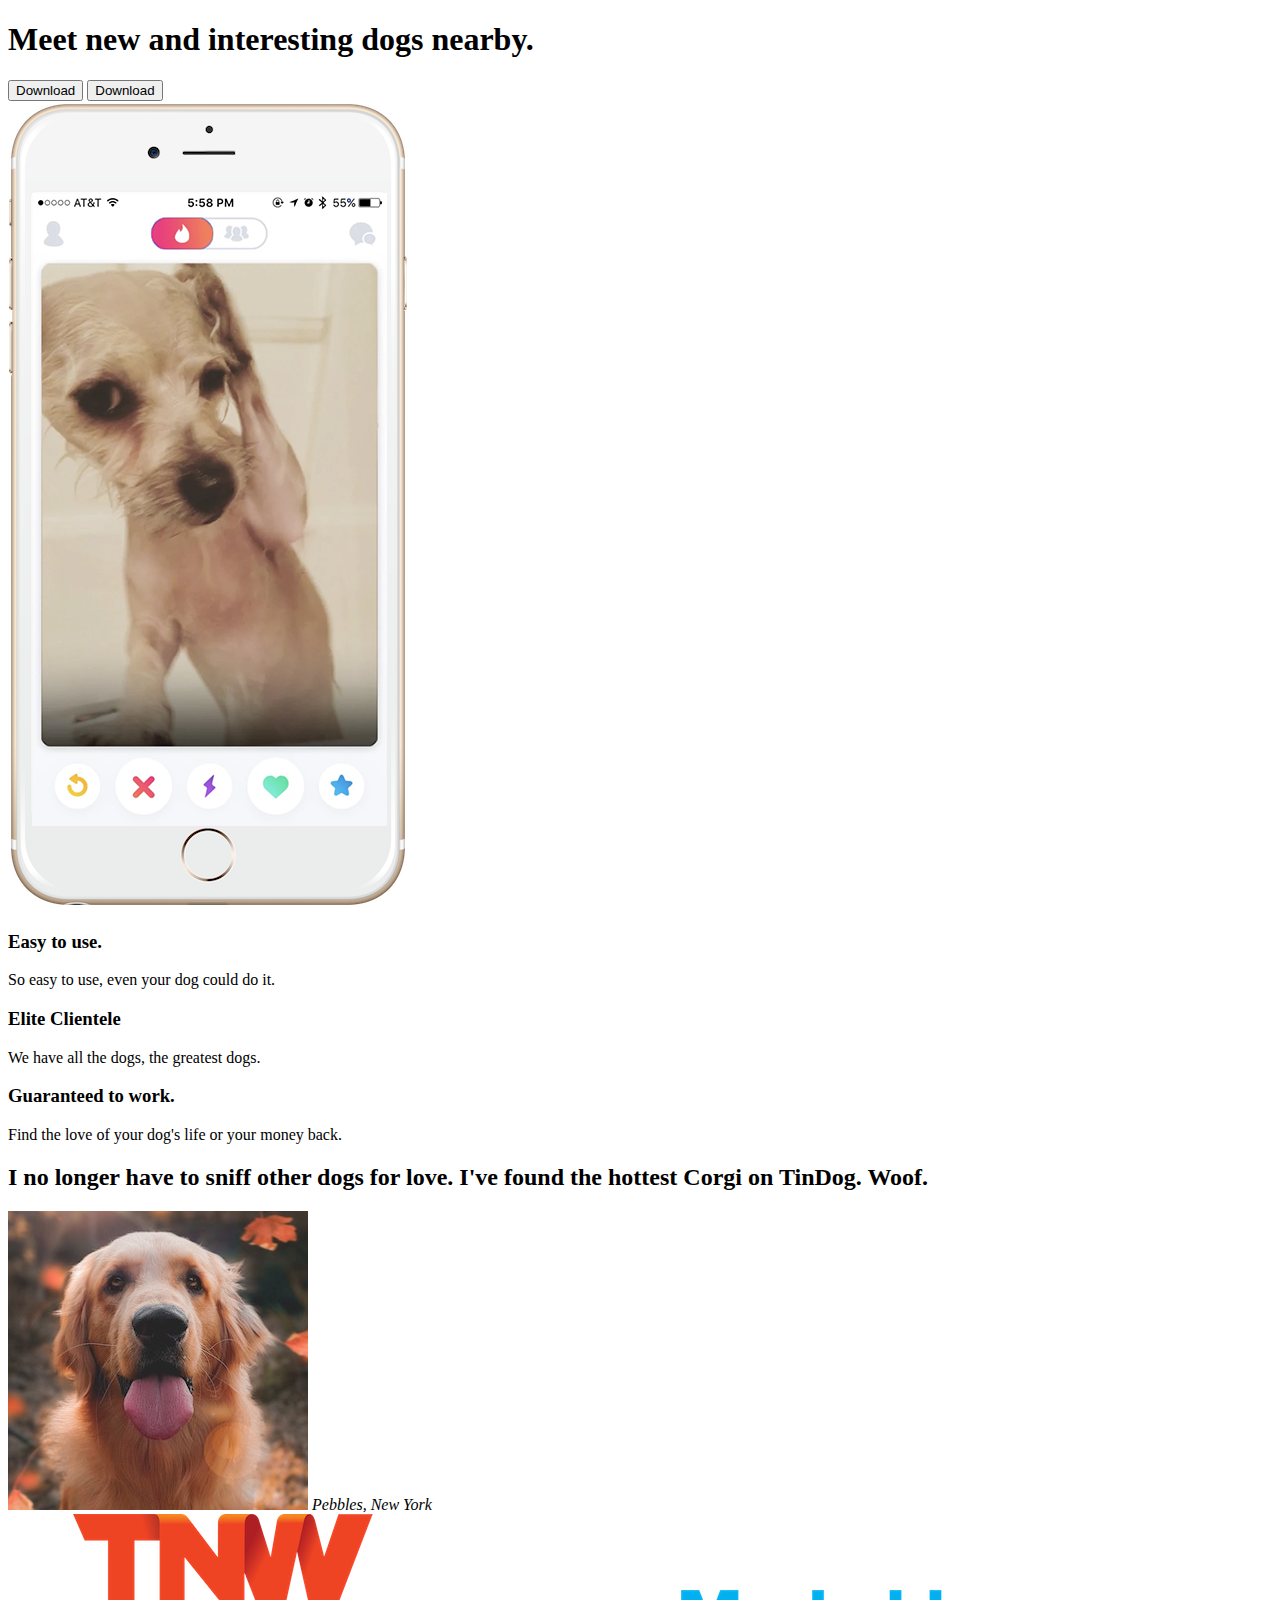
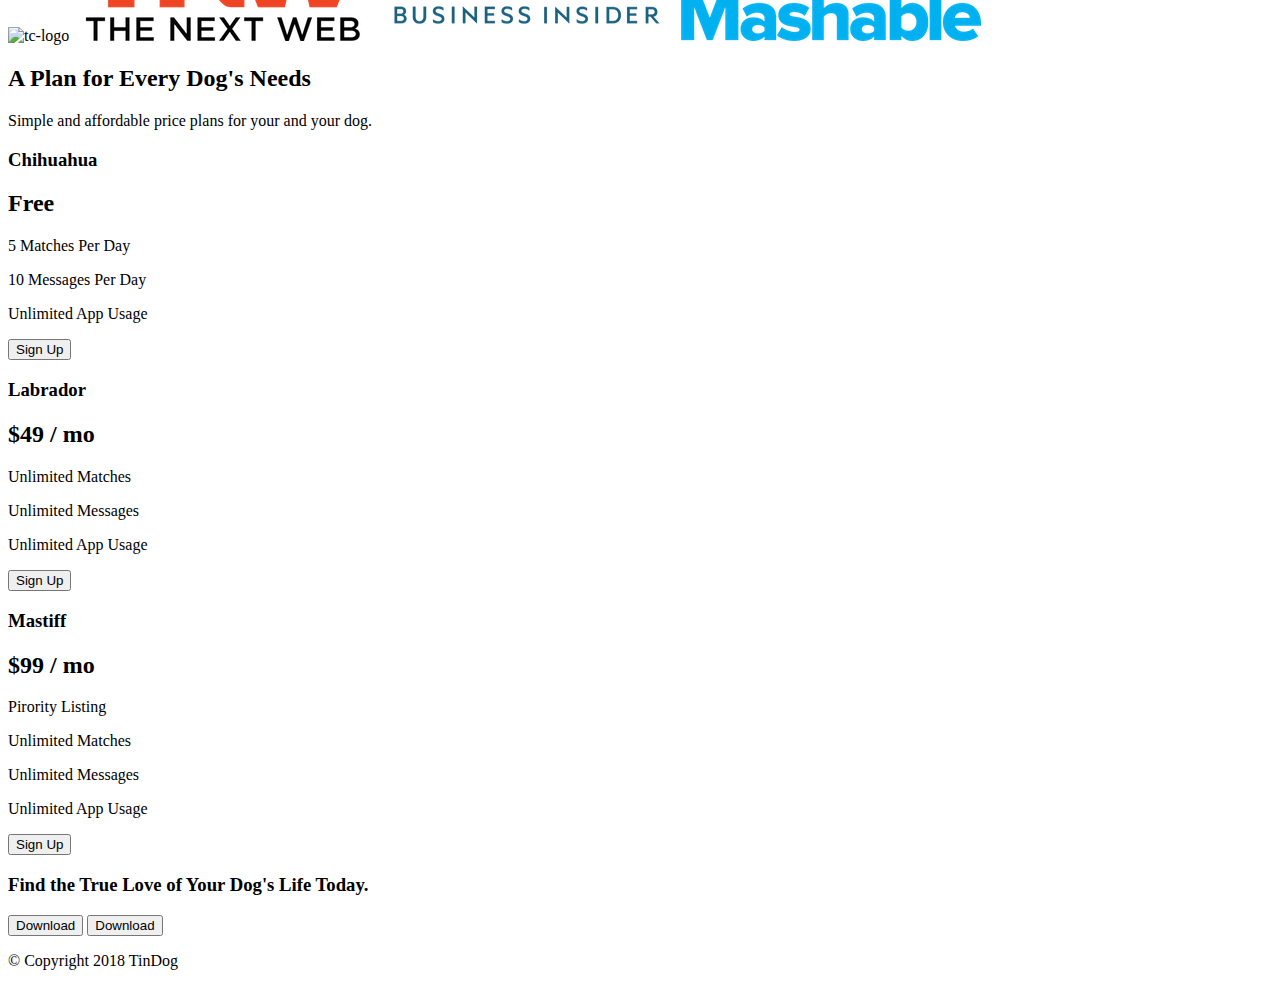
==== Bootstrap Demo/TinDog-Start-master/index.html @ 5d0a43fe "Starting bootstrap - tindog project" ====
<!DOCTYPE html>
<html>

<head>
  <meta charset="utf-8">
  <title>TinDog</title>
  <link rel="stylesheet" href="css/styles.css">
</head>

<body>

  <section id="title">

    <!-- Nav Bar -->




    <!-- Title -->

    <div>
      <h1>Meet new and interesting dogs nearby.</h1>
      <button type="button">Download</button>
      <button type="button">Download</button>
    </div>
    <div>
      <img src="images/iphone6.png" alt="iphone-mockup">
    </div>

  </section>


  <!-- Features -->

  <section id="features">

    <h3>Easy to use.</h3>
    <p>So easy to use, even your dog could do it.</p>

    <h3>Elite Clientele</h3>
    <p>We have all the dogs, the greatest dogs.</p>

    <h3>Guaranteed to work.</h3>
    <p>Find the love of your dog's life or your money back.</p>

  </section>


  <!-- Testimonials -->

  <section id="testimonials">

    <h2>I no longer have to sniff other dogs for love. I've found the hottest Corgi on TinDog. Woof.</h2>
    <img src="images/dog-img.jpg" alt="dog-profile">
    <em>Pebbles, New York</em>

    <!-- <h2 class="testimonial-text">My dog used to be so lonely, but with TinDog's help, they've found the love of their life. I think.</h2>
    <img class="testimonial-image" src="images/lady-img.jpg" alt="lady-profile">
    <em>Beverly, Illinois</em> -->

  </section>


  <!-- Press -->

  <section id="press">
    <img src="images/techcrunch.png" alt="tc-logo">
    <img src="images/tnw.png" alt="tnw-logo">
    <img src="images/bizinsider.png" alt="biz-insider-logo">
    <img src="images/mashable.png" alt="mashable-logo">

  </section>


  <!-- Pricing -->

  <section id="pricing">

    <h2>A Plan for Every Dog's Needs</h2>
    <p>Simple and affordable price plans for your and your dog.</p>


    <h3>Chihuahua</h3>
    <h2>Free</h2>
    <p>5 Matches Per Day</p>
    <p>10 Messages Per Day</p>
    <p>Unlimited App Usage</p>
    <button type="button">Sign Up</button>


    <h3>Labrador</h3>
    <h2>$49 / mo</h2>
    <p>Unlimited Matches</p>
    <p>Unlimited Messages</p>
    <p>Unlimited App Usage</p>
    <button type="button">Sign Up</button>


    <h3>Mastiff</h3>
    <h2>$99 / mo</h2>
    <p>Pirority Listing</p>
    <p>Unlimited Matches</p>
    <p>Unlimited Messages</p>
    <p>Unlimited App Usage</p>
    <button type="button">Sign Up</button>

  </section>


  <!-- Call to Action -->

  <section id="cta">

    <h3>Find the True Love of Your Dog's Life Today.</h3>
    <button type="button">Download</button>
    <button type="button">Download</button>

  </section>


  <!-- Footer -->

  <footer id="footer">

    <p>© Copyright 2018 TinDog</p>

  </footer>


</body>

</html>
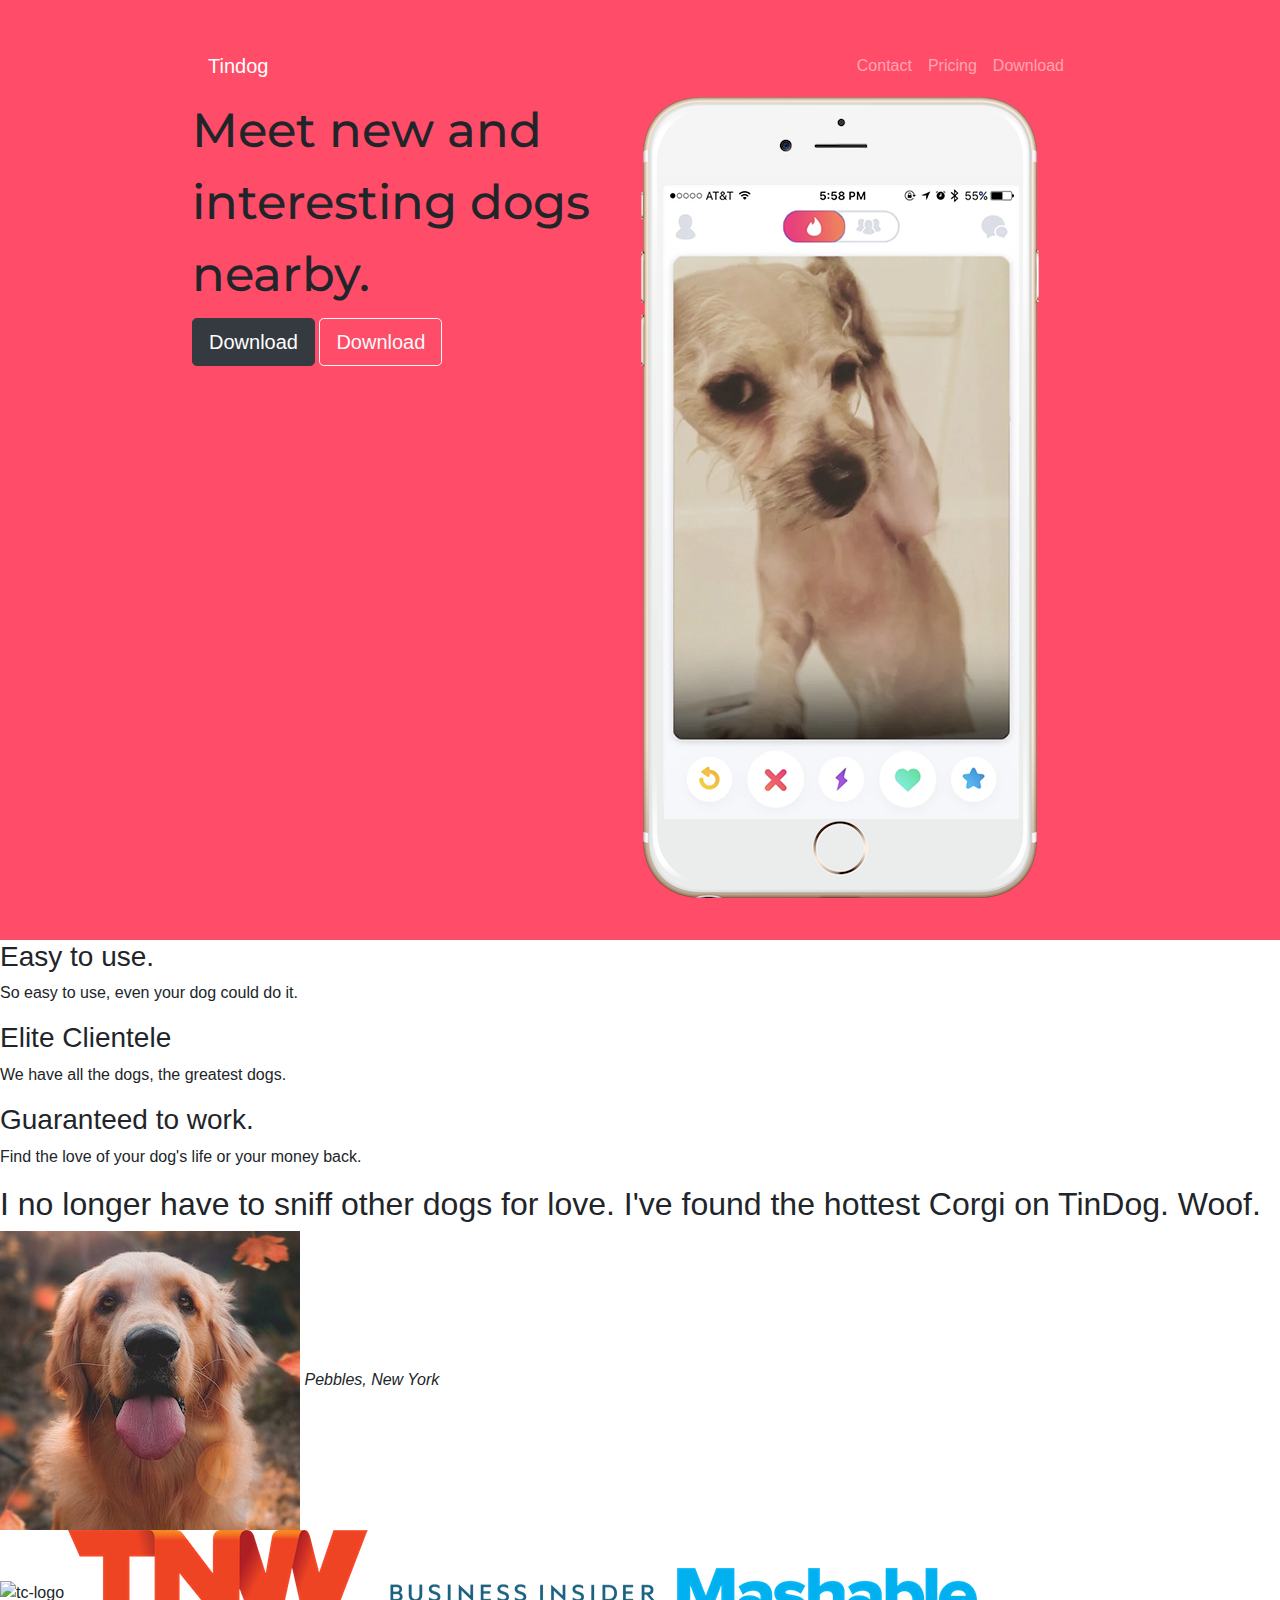
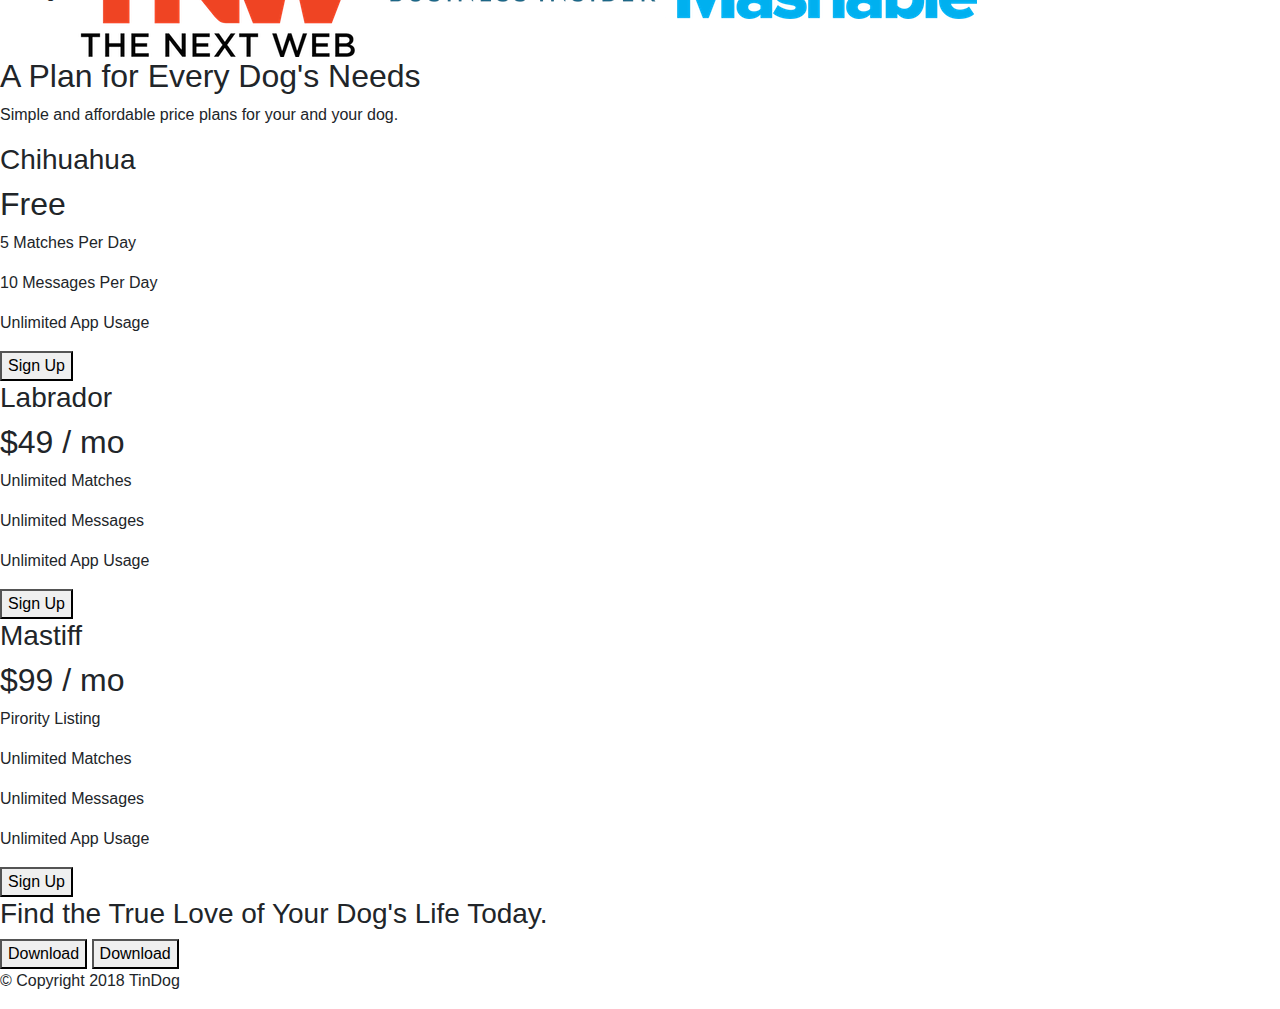
==== commit 3f8a065b: "Tindog website- Bootstrap Grid Layout and container." ====
--- a/Bootstrap Demo/TinDog-Start-master/index.html
+++ b/Bootstrap Demo/TinDog-Start-master/index.html
@@ -1,132 +1,159 @@
 <!DOCTYPE html>
 <html>
 
-<head>
-  <meta charset="utf-8">
-  <title>TinDog</title>
-  <link rel="stylesheet" href="css/styles.css">
-</head>
+  <head>
+    <meta charset="utf-8" />
+    <title>TinDog</title>
 
-<body>
+    <!-- BOOTSTAP CDN -->
+    <link rel="stylesheet" href="https://maxcdn.bootstrapcdn.com/bootstrap/4.0.0/css/bootstrap.min.css"
+      integrity="sha384-Gn5384xqQ1aoWXA+058RXPxPg6fy4IWvTNh0E263XmFcJlSAwiGgFAW/dAiS6JXm" crossorigin="anonymous" />
 
-  <section id="title">
+    <!-- BOOTSTRAP JS AND JQUERY -->
+    <script src="https://code.jquery.com/jquery-3.2.1.slim.min.js"
+      integrity="sha384-KJ3o2DKtIkvYIK3UENzmM7KCkRr/rE9/Qpg6aAZGJwFDMVNA/GpGFF93hXpG5KkN"
+      crossorigin="anonymous"></script>
+    <script src="https://cdnjs.cloudflare.com/ajax/libs/popper.js/1.12.9/umd/popper.min.js"
+      integrity="sha384-ApNbgh9B+Y1QKtv3Rn7W3mgPxhU9K/ScQsAP7hUibX39j7fakFPskvXusvfa0b4Q"
+      crossorigin="anonymous"></script>
+    <script src="https://maxcdn.bootstrapcdn.com/bootstrap/4.0.0/js/bootstrap.min.js"
+      integrity="sha384-JZR6Spejh4U02d8jOt6vLEHfe/JQGiRRSQQxSfFWpi1MquVdAyjUar5+76PVCmYl"
+      crossorigin="anonymous"></script>
 
-    <!-- Nav Bar -->
+    <!-- CSS -->
+    <link rel="stylesheet" href="css/styles.css" />
 
+    <!-- FONTAWESOME -->
+    <script defer src="https://pro.fontawesome.com/releases/v5.10.0/js/all.js"
+      integrity="sha384-G/ZR3ntz68JZrH4pfPJyRbjW+c0+ojii5f+GYiYwldYU69A+Ejat6yIfLSxljXxD"
+      crossorigin="anonymous"></script>
 
+    <!-- GOOGLE FONTS -->
+    <link href="https://fonts.googleapis.com/css2?family=Montserrat:wght@900&display=swap" rel="stylesheet" />
+  </head>
 
+  <body>
+    <section id="title">
+      <!-- Nav Bar -->
+      <div class="container-fluid">
+        <nav class="navbar navbar-expand-lg navbar-dark">
+          <a class="navbar-brand" href="">Tindog</a>
 
-    <!-- Title -->
+          <button class="navbar-toggler" type="button" data-toggle="collapse" data-target="#navbarTogglerDemo01"
+            aria-controls="navbarTogglerDemo01" aria-expanded="false" aria-label="Toggle navigation">
+            <span class="navbar-toggler-icon"></span>
+          </button>
+          <div class="collapse navbar-collapse" id="navbarTogglerDemo01">
+            <ul class="navbar-nav ml-auto">
+              <li class="nav-item">
+                <a class="nav-link" href="">Contact</a>
+              </li>
+              <li class="nav-item">
+                <a class="nav-link" href="">Pricing</a>
+              </li>
+              <li class="nav-item">
+                <a class="nav-link" href="">Download</a>
+              </li>
+            </ul>
+          </div>
+        </nav>
+        <!-- Title -->
 
-    <div>
-      <h1>Meet new and interesting dogs nearby.</h1>
+        <div class="row">
+          <div class="col-lg-6">
+            <h1>Meet new and interesting dogs nearby.</h1>
+            <button type="button" class="btn btn-dark btn-lg">Download</button>
+            <button type="button" class="btn btn-outline-light btn-lg">
+              Download
+            </button>
+          </div>
+
+          <div class="col-lag-6">
+            <img src="images/iphone6.png" alt="iphone-mockup" />
+          </div>
+        </div>
+      </div>
+    </section>
+
+    <!-- Features -->
+
+    <section id="features">
+      <h3>Easy to use.</h3>
+      <p>So easy to use, even your dog could do it.</p>
+
+      <h3>Elite Clientele</h3>
+      <p>We have all the dogs, the greatest dogs.</p>
+
+      <h3>Guaranteed to work.</h3>
+      <p>Find the love of your dog's life or your money back.</p>
+    </section>
+
+    <!-- Testimonials -->
+
+    <section id="testimonials">
+      <h2>
+        I no longer have to sniff other dogs for love. I've found the hottest
+        Corgi on TinDog. Woof.
+      </h2>
+      <img src="images/dog-img.jpg" alt="dog-profile" />
+      <em>Pebbles, New York</em>
+
+      <!-- <h2 class="testimonial-text">My dog used to be so lonely, but with TinDog's help, they've found the love of their life. I think.</h2>
+    <img class="testimonial-image" src="images/lady-img.jpg" alt="lady-profile">
+    <em>Beverly, Illinois</em> -->
+    </section>
+
+    <!-- Press -->
+
+    <section id="press">
+      <img src="images/techcrunch.png" alt="tc-logo" />
+      <img src="images/tnw.png" alt="tnw-logo" />
+      <img src="images/bizinsider.png" alt="biz-insider-logo" />
+      <img src="images/mashable.png" alt="mashable-logo" />
+    </section>
+
+    <!-- Pricing -->
+
+    <section id="pricing">
+      <h2>A Plan for Every Dog's Needs</h2>
+      <p>Simple and affordable price plans for your and your dog.</p>
+
+      <h3>Chihuahua</h3>
+      <h2>Free</h2>
+      <p>5 Matches Per Day</p>
+      <p>10 Messages Per Day</p>
+      <p>Unlimited App Usage</p>
+      <button type="button">Sign Up</button>
+
+      <h3>Labrador</h3>
+      <h2>$49 / mo</h2>
+      <p>Unlimited Matches</p>
+      <p>Unlimited Messages</p>
+      <p>Unlimited App Usage</p>
+      <button type="button">Sign Up</button>
+
+      <h3>Mastiff</h3>
+      <h2>$99 / mo</h2>
+      <p>Pirority Listing</p>
+      <p>Unlimited Matches</p>
+      <p>Unlimited Messages</p>
+      <p>Unlimited App Usage</p>
+      <button type="button">Sign Up</button>
+    </section>
+
+    <!-- Call to Action -->
+
+    <section id="cta">
+      <h3>Find the True Love of Your Dog's Life Today.</h3>
       <button type="button">Download</button>
       <button type="button">Download</button>
-    </div>
-    <div>
-      <img src="images/iphone6.png" alt="iphone-mockup">
-    </div>
+    </section>
 
-  </section>
+    <!-- Footer -->
 
+    <footer id="footer">
+      <p>© Copyright 2018 TinDog</p>
+    </footer>
+  </body>
 
-  <!-- Features -->
-
-  <section id="features">
-
-    <h3>Easy to use.</h3>
-    <p>So easy to use, even your dog could do it.</p>
-
-    <h3>Elite Clientele</h3>
-    <p>We have all the dogs, the greatest dogs.</p>
-
-    <h3>Guaranteed to work.</h3>
-    <p>Find the love of your dog's life or your money back.</p>
-
-  </section>
-
-
-  <!-- Testimonials -->
-
-  <section id="testimonials">
-
-    <h2>I no longer have to sniff other dogs for love. I've found the hottest Corgi on TinDog. Woof.</h2>
-    <img src="images/dog-img.jpg" alt="dog-profile">
-    <em>Pebbles, New York</em>
-
-    <!-- <h2 class="testimonial-text">My dog used to be so lonely, but with TinDog's help, they've found the love of their life. I think.</h2>
-    <img class="testimonial-image" src="images/lady-img.jpg" alt="lady-profile">
-    <em>Beverly, Illinois</em> -->
-
-  </section>
-
-
-  <!-- Press -->
-
-  <section id="press">
-    <img src="images/techcrunch.png" alt="tc-logo">
-    <img src="images/tnw.png" alt="tnw-logo">
-    <img src="images/bizinsider.png" alt="biz-insider-logo">
-    <img src="images/mashable.png" alt="mashable-logo">
-
-  </section>
-
-
-  <!-- Pricing -->
-
-  <section id="pricing">
-
-    <h2>A Plan for Every Dog's Needs</h2>
-    <p>Simple and affordable price plans for your and your dog.</p>
-
-
-    <h3>Chihuahua</h3>
-    <h2>Free</h2>
-    <p>5 Matches Per Day</p>
-    <p>10 Messages Per Day</p>
-    <p>Unlimited App Usage</p>
-    <button type="button">Sign Up</button>
-
-
-    <h3>Labrador</h3>
-    <h2>$49 / mo</h2>
-    <p>Unlimited Matches</p>
-    <p>Unlimited Messages</p>
-    <p>Unlimited App Usage</p>
-    <button type="button">Sign Up</button>
-
-
-    <h3>Mastiff</h3>
-    <h2>$99 / mo</h2>
-    <p>Pirority Listing</p>
-    <p>Unlimited Matches</p>
-    <p>Unlimited Messages</p>
-    <p>Unlimited App Usage</p>
-    <button type="button">Sign Up</button>
-
-  </section>
-
-
-  <!-- Call to Action -->
-
-  <section id="cta">
-
-    <h3>Find the True Love of Your Dog's Life Today.</h3>
-    <button type="button">Download</button>
-    <button type="button">Download</button>
-
-  </section>
-
-
-  <!-- Footer -->
-
-  <footer id="footer">
-
-    <p>© Copyright 2018 TinDog</p>
-
-  </footer>
-
-
-</body>
-
-</html>
+</html>--- a/Bootstrap Demo/TinDog-Start-master/css/styles.css
+++ b/Bootstrap Demo/TinDog-Start-master/css/styles.css
@@ -0,0 +1,12 @@
+#title {
+    background-color: #ff4c68;
+}
+
+h1{
+    font-family: 'Montserrat', sans-serif;
+    font-size: 3rem;
+    line-height: 1.5;
+}
+.container-fluid{
+    padding: 3% 15%;
+}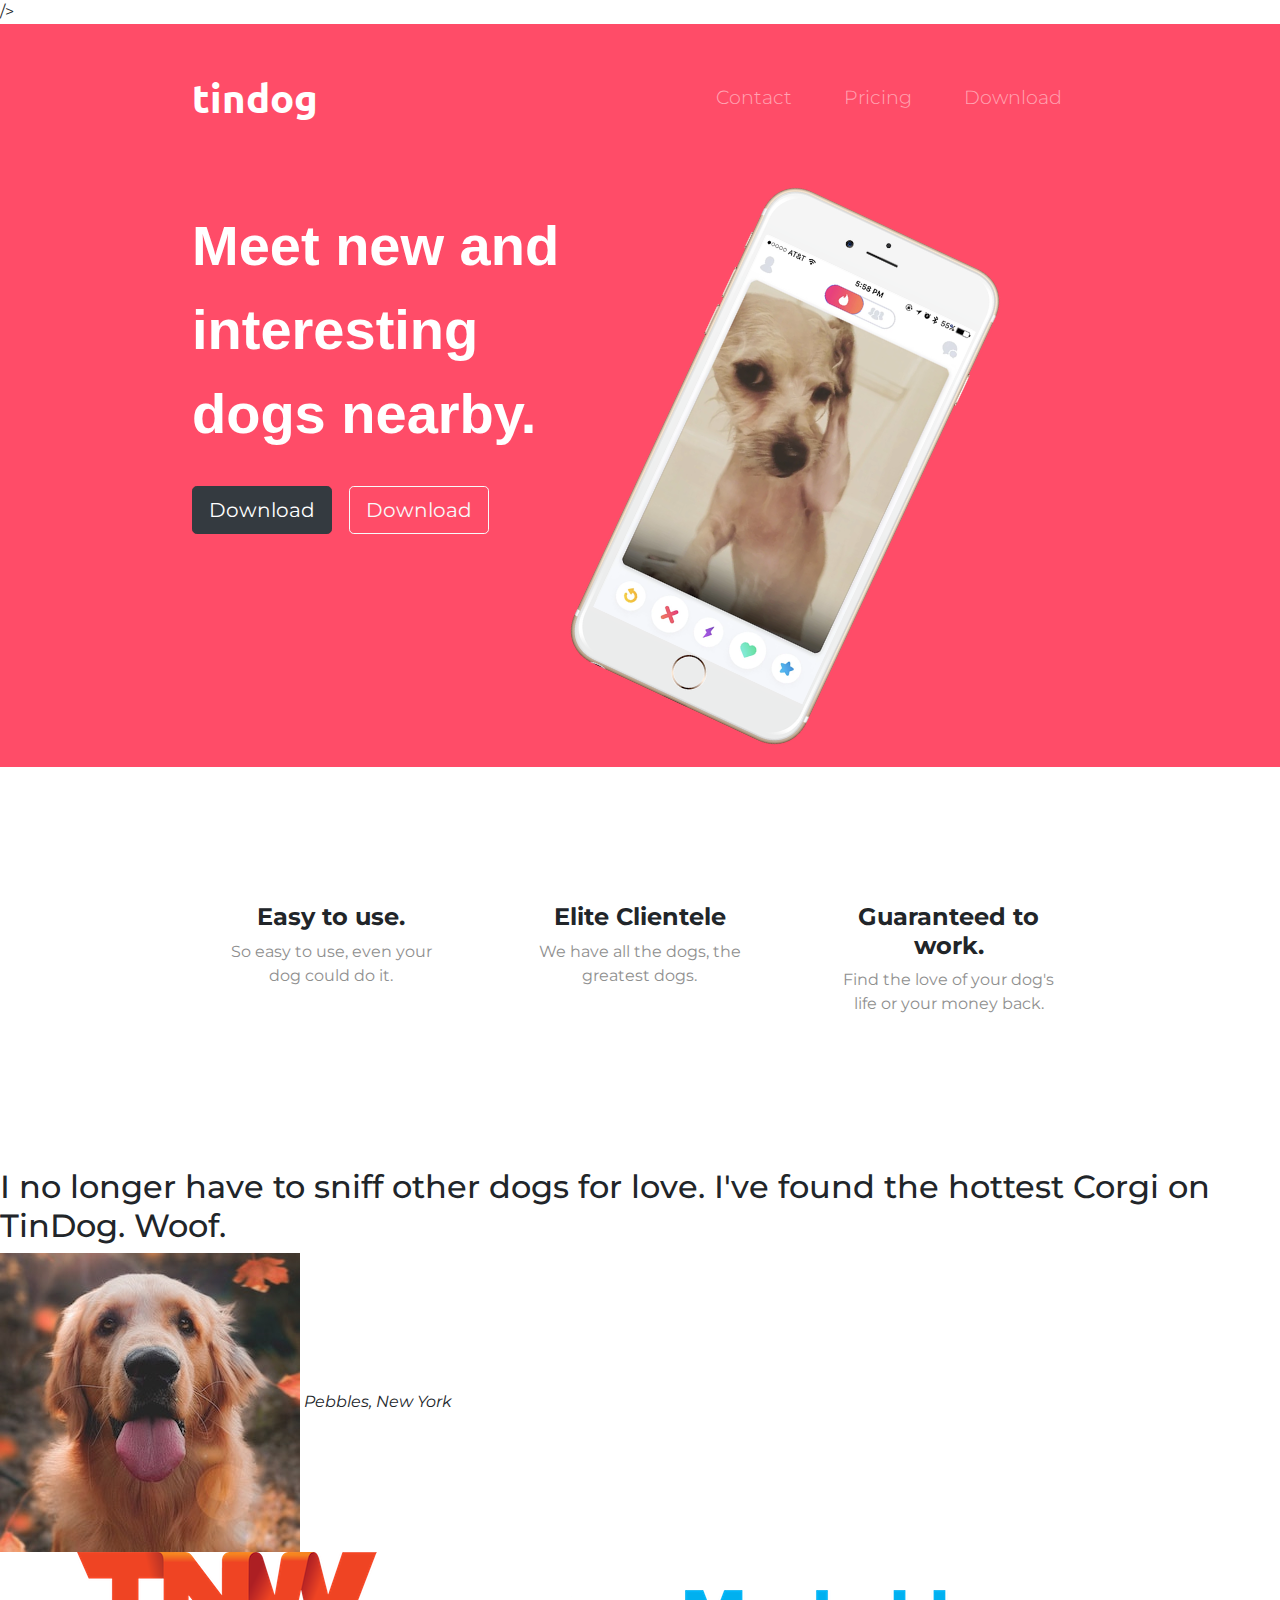
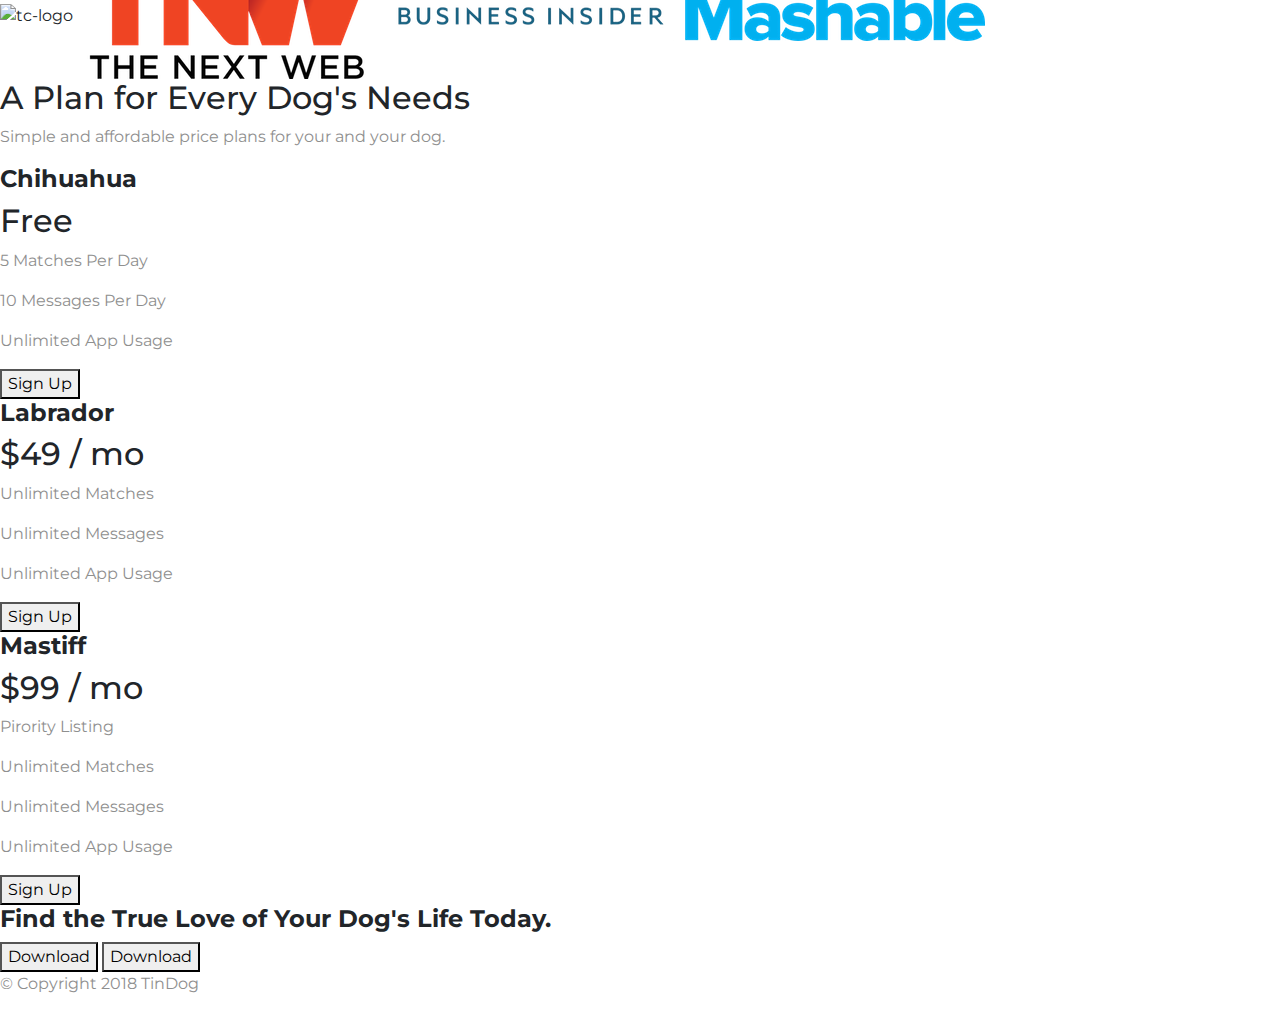
==== commit de980fb6: "Tindog project: second section done" ====
--- a/Bootstrap Demo/TinDog-Start-master/index.html
+++ b/Bootstrap Demo/TinDog-Start-master/index.html
@@ -1,35 +1,51 @@
 <!DOCTYPE html>
 <html>
-
   <head>
     <meta charset="utf-8" />
     <title>TinDog</title>
 
     <!-- BOOTSTAP CDN -->
-    <link rel="stylesheet" href="https://maxcdn.bootstrapcdn.com/bootstrap/4.0.0/css/bootstrap.min.css"
-      integrity="sha384-Gn5384xqQ1aoWXA+058RXPxPg6fy4IWvTNh0E263XmFcJlSAwiGgFAW/dAiS6JXm" crossorigin="anonymous" />
+    <link
+      rel="stylesheet"
+      href="https://maxcdn.bootstrapcdn.com/bootstrap/4.0.0/css/bootstrap.min.css"
+      integrity="sha384-Gn5384xqQ1aoWXA+058RXPxPg6fy4IWvTNh0E263XmFcJlSAwiGgFAW/dAiS6JXm"
+      crossorigin="anonymous"
+    />
 
     <!-- BOOTSTRAP JS AND JQUERY -->
-    <script src="https://code.jquery.com/jquery-3.2.1.slim.min.js"
+    <script
+      src="https://code.jquery.com/jquery-3.2.1.slim.min.js"
       integrity="sha384-KJ3o2DKtIkvYIK3UENzmM7KCkRr/rE9/Qpg6aAZGJwFDMVNA/GpGFF93hXpG5KkN"
-      crossorigin="anonymous"></script>
-    <script src="https://cdnjs.cloudflare.com/ajax/libs/popper.js/1.12.9/umd/popper.min.js"
+      crossorigin="anonymous"
+    ></script>
+    <script
+      src="https://cdnjs.cloudflare.com/ajax/libs/popper.js/1.12.9/umd/popper.min.js"
       integrity="sha384-ApNbgh9B+Y1QKtv3Rn7W3mgPxhU9K/ScQsAP7hUibX39j7fakFPskvXusvfa0b4Q"
-      crossorigin="anonymous"></script>
-    <script src="https://maxcdn.bootstrapcdn.com/bootstrap/4.0.0/js/bootstrap.min.js"
+      crossorigin="anonymous"
+    ></script>
+    <script
+      src="https://maxcdn.bootstrapcdn.com/bootstrap/4.0.0/js/bootstrap.min.js"
       integrity="sha384-JZR6Spejh4U02d8jOt6vLEHfe/JQGiRRSQQxSfFWpi1MquVdAyjUar5+76PVCmYl"
-      crossorigin="anonymous"></script>
+      crossorigin="anonymous"
+    ></script>
 
     <!-- CSS -->
     <link rel="stylesheet" href="css/styles.css" />
 
     <!-- FONTAWESOME -->
-    <script defer src="https://pro.fontawesome.com/releases/v5.10.0/js/all.js"
+    <script
+      defer
+      src="https://pro.fontawesome.com/releases/v5.10.0/js/all.js"
       integrity="sha384-G/ZR3ntz68JZrH4pfPJyRbjW+c0+ojii5f+GYiYwldYU69A+Ejat6yIfLSxljXxD"
-      crossorigin="anonymous"></script>
+      crossorigin="anonymous"
+    ></script>
 
     <!-- GOOGLE FONTS -->
-    <link href="https://fonts.googleapis.com/css2?family=Montserrat:wght@900&display=swap" rel="stylesheet" />
+    <link
+      href="https://fonts.googleapis.com/css2?family=Montserrat:ital,wght@0,300;0,400;0,900;1,700&family=Ubuntu&display=swap"
+      rel="stylesheet"
+    />
+    />
   </head>
 
   <body>
@@ -37,10 +53,17 @@
       <!-- Nav Bar -->
       <div class="container-fluid">
         <nav class="navbar navbar-expand-lg navbar-dark">
-          <a class="navbar-brand" href="">Tindog</a>
-
-          <button class="navbar-toggler" type="button" data-toggle="collapse" data-target="#navbarTogglerDemo01"
-            aria-controls="navbarTogglerDemo01" aria-expanded="false" aria-label="Toggle navigation">
+          <a class="navbar-brand" href="">tindog</a>
+
+          <button
+            class="navbar-toggler"
+            type="button"
+            data-toggle="collapse"
+            data-target="#navbarTogglerDemo01"
+            aria-controls="navbarTogglerDemo01"
+            aria-expanded="false"
+            aria-label="Toggle navigation"
+          >
             <span class="navbar-toggler-icon"></span>
           </button>
           <div class="collapse navbar-collapse" id="navbarTogglerDemo01">
@@ -62,14 +85,24 @@
         <div class="row">
           <div class="col-lg-6">
             <h1>Meet new and interesting dogs nearby.</h1>
-            <button type="button" class="btn btn-dark btn-lg">Download</button>
-            <button type="button" class="btn btn-outline-light btn-lg">
+            <button type="button" class="btn btn-dark btn-lg download-button">
+              <i class="fab fa-apple"></i> Download
+            </button>
+            <button
+              type="button"
+              class="btn btn-outline-light btn-lg download-button"
+            >
+              <i class="fab fa-google-play"></i>
               Download
             </button>
           </div>
 
-          <div class="col-lag-6">
-            <img src="images/iphone6.png" alt="iphone-mockup" />
+          <div class="col-lg-6">
+            <img
+              class="title-image"
+              src="images/iphone6.png"
+              alt="iphone-mockup"
+            />
           </div>
         </div>
       </div>
@@ -78,14 +111,25 @@
     <!-- Features -->
 
     <section id="features">
-      <h3>Easy to use.</h3>
-      <p>So easy to use, even your dog could do it.</p>
-
-      <h3>Elite Clientele</h3>
-      <p>We have all the dogs, the greatest dogs.</p>
-
-      <h3>Guaranteed to work.</h3>
-      <p>Find the love of your dog's life or your money back.</p>
+      <div class="row">
+        <div class="col-lg-4 col-md-12 col-sm-12 feature-box">
+          <i class="fas fa-check-circle fa-4x icon"></i>
+          <h3>Easy to use.</h3>
+          <p>So easy to use, even your dog could do it.</p>
+        </div>
+
+        <div class="col-lg-4 col-md-12 col-sm-12 feature-box">
+          <i class="fas fa-bullseye fa-4x icon"></i>
+          <h3>Elite Clientele</h3>
+          <p>We have all the dogs, the greatest dogs.</p>
+        </div>
+
+        <div class="col-lg-4 col-md-12 col-sm-12 feature-box">
+          <i class="fas fa-heart fa-4x icon"></i>
+          <h3>Guaranteed to work.</h3>
+          <p>Find the love of your dog's life or your money back.</p>
+        </div>
+      </div>
     </section>
 
     <!-- Testimonials -->
@@ -155,5 +199,4 @@
       <p>© Copyright 2018 TinDog</p>
     </footer>
   </body>
-
-</html>+</html>
--- a/Bootstrap Demo/TinDog-Start-master/css/styles.css
+++ b/Bootstrap Demo/TinDog-Start-master/css/styles.css
@@ -1,12 +1,82 @@
-#title {
-    background-color: #ff4c68;
+body {
+  font-family: "Montserrat", sans-serif;
 }
 
-h1{
-    font-family: 'Montserrat', sans-serif;
-    font-size: 3rem;
-    line-height: 1.5;
+h1 {
+  font-family: "Montserrat-Black", sans-serif;
+  font-weight: 900;
+  font-size: 3.5rem;
+  line-height: 1.5;
 }
-.container-fluid{
-    padding: 3% 15%;
-}+
+h3 {
+  font-weight: bold;
+  font-size: 1.5rem;
+}
+
+p {
+  color: #8f8f8f;
+}
+
+.container-fluid {
+  padding: 3% 15%;
+}
+
+#title {
+  background-color: #ff4c68;
+  color: white;
+}
+
+/* Navigation bar */
+.navbar {
+  padding: 0 0 4.5rem;
+}
+
+.navbar-brand {
+  font-family: "Ubuntu", sans-serif;
+  font-size: 2.5rem;
+  font-weight: bold;
+}
+
+.nav-item {
+  padding: 0 18px;
+}
+
+.nav-link {
+  font-size: 1.2rem;
+  font-family: "Montserrat", sans-serif;
+  font-weight: 300;
+}
+
+/* Download Buttons */
+
+.download-button {
+  margin: 5% 3% 5% 0;
+}
+
+/* Title Image */
+
+.title-image {
+  width: 60%;
+  transform: rotate(25deg);
+}
+
+/* Features Section*/
+
+#features {
+  padding: 7% 15%;
+}
+
+.feature-box {
+  text-align: center;
+  padding: 5%;
+}
+
+.icon {
+  color: #ef8172;
+  margin-bottom: 1rem;
+}
+
+.feature-font:hover {
+  color: #ff4c68;
+}
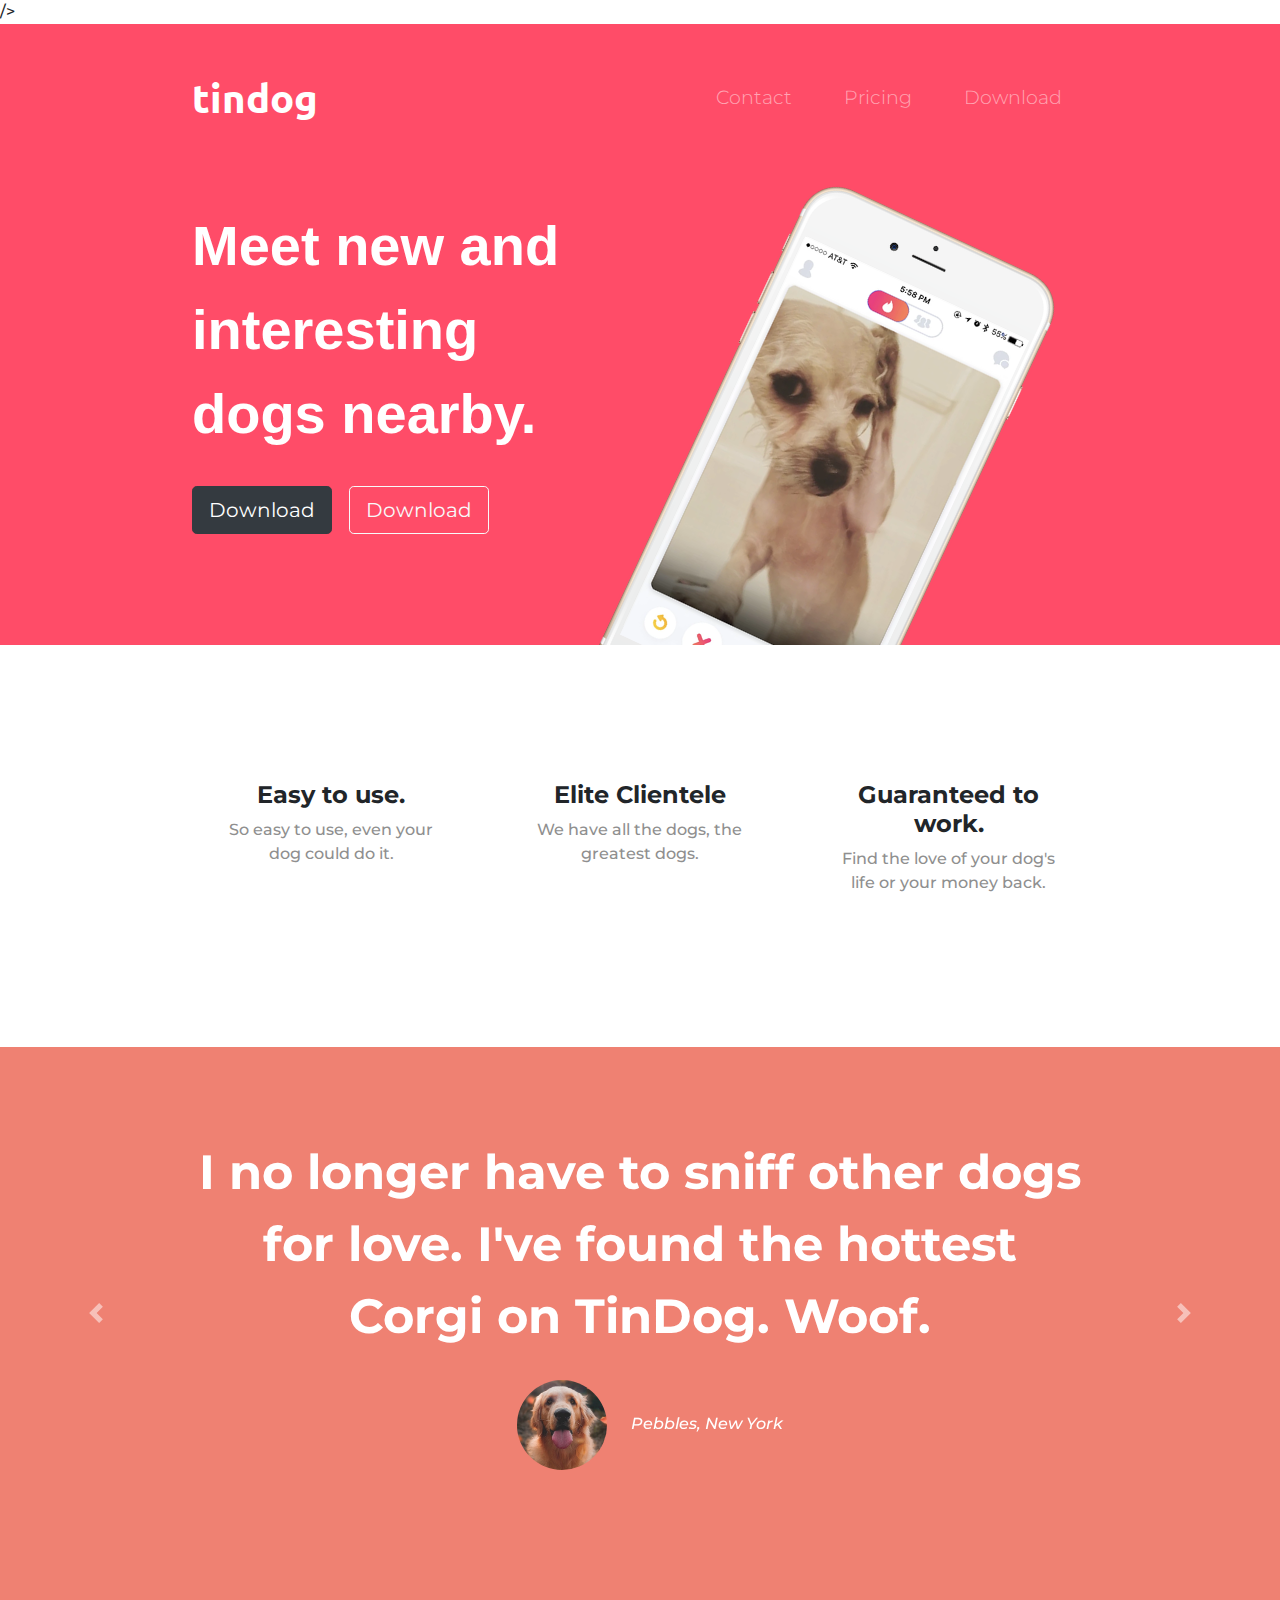
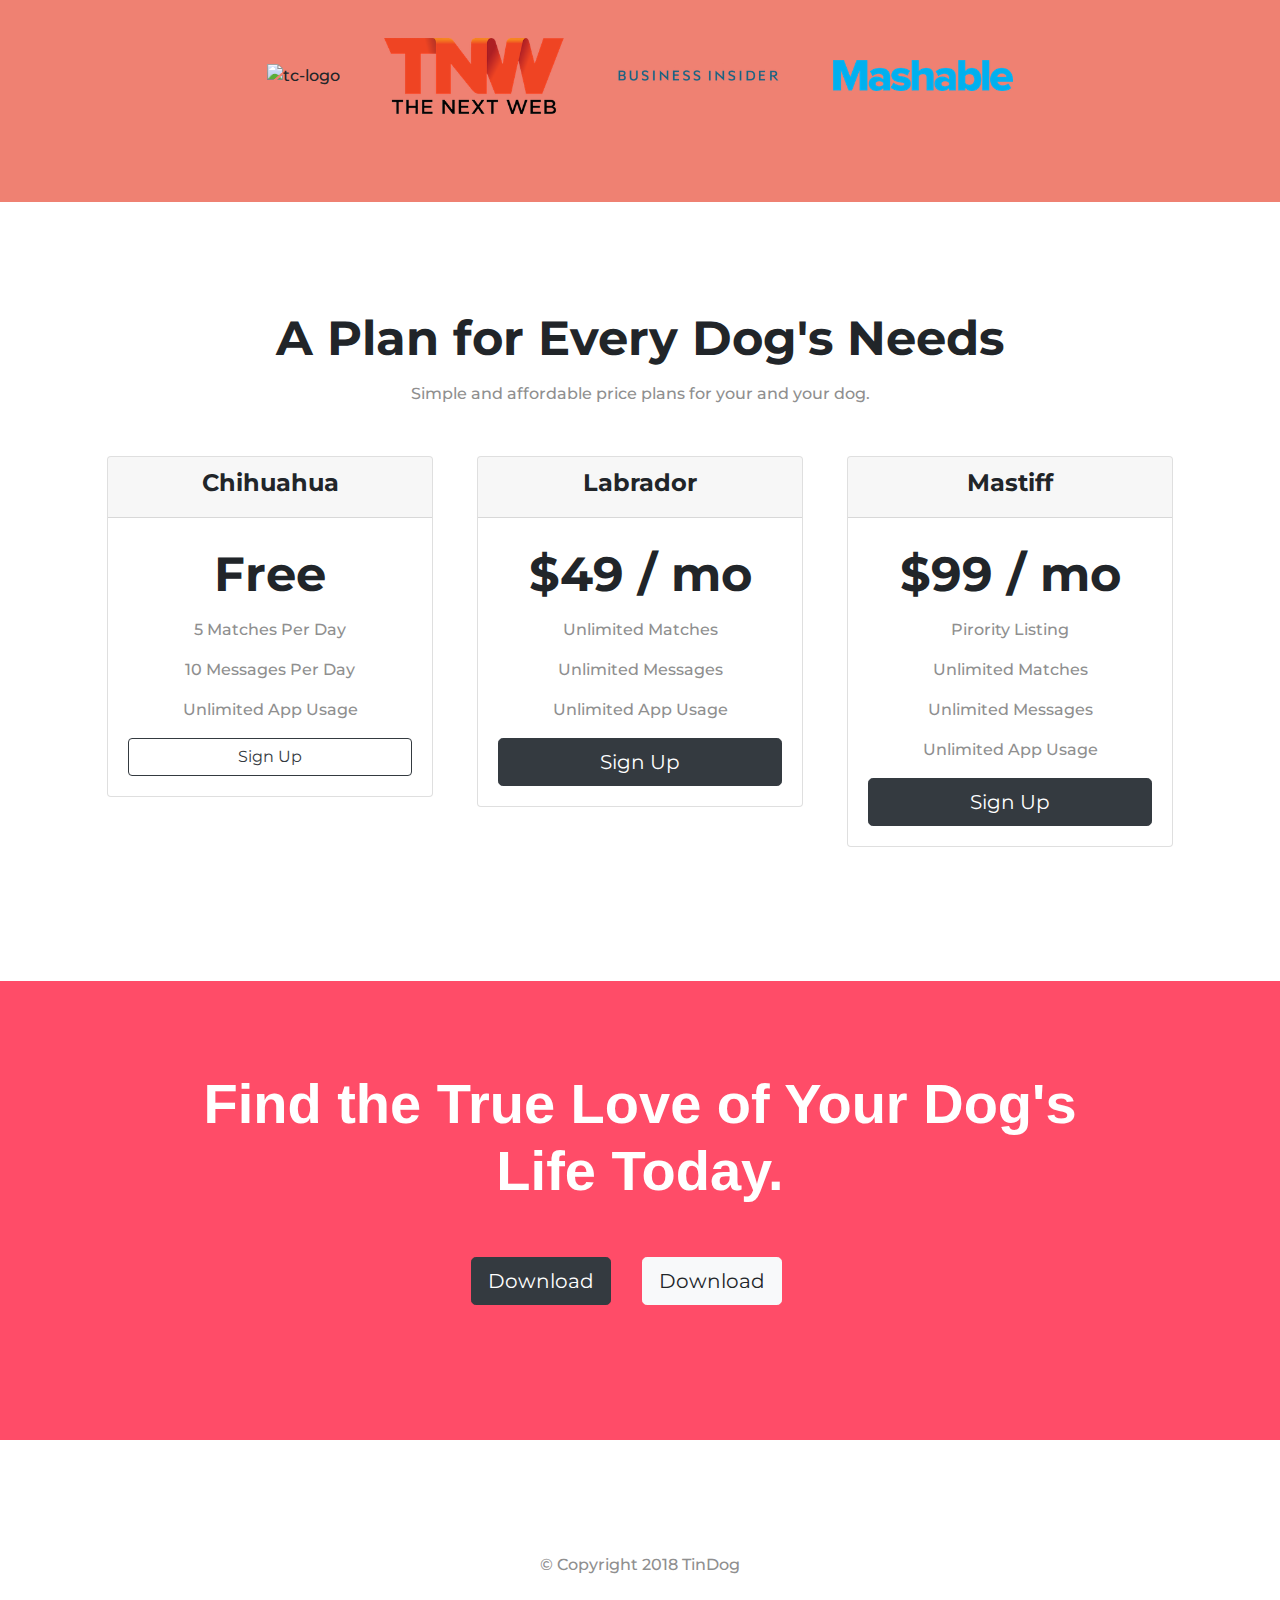
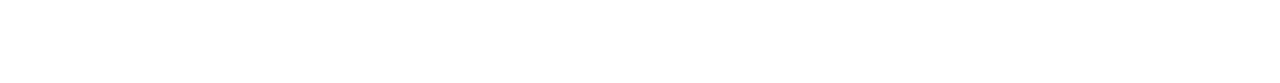
==== commit 7675d5e2: "Tindog Complete" ====
--- a/Bootstrap Demo/TinDog-Start-master/index.html
+++ b/Bootstrap Demo/TinDog-Start-master/index.html
@@ -1,50 +1,37 @@
 <!DOCTYPE html>
 <html>
+
   <head>
     <meta charset="utf-8" />
     <title>TinDog</title>
 
     <!-- BOOTSTAP CDN -->
-    <link
-      rel="stylesheet"
-      href="https://maxcdn.bootstrapcdn.com/bootstrap/4.0.0/css/bootstrap.min.css"
-      integrity="sha384-Gn5384xqQ1aoWXA+058RXPxPg6fy4IWvTNh0E263XmFcJlSAwiGgFAW/dAiS6JXm"
-      crossorigin="anonymous"
-    />
+    <link rel="stylesheet" href="https://maxcdn.bootstrapcdn.com/bootstrap/4.0.0/css/bootstrap.min.css"
+      integrity="sha384-Gn5384xqQ1aoWXA+058RXPxPg6fy4IWvTNh0E263XmFcJlSAwiGgFAW/dAiS6JXm" crossorigin="anonymous" />
 
     <!-- BOOTSTRAP JS AND JQUERY -->
-    <script
-      src="https://code.jquery.com/jquery-3.2.1.slim.min.js"
+    <script src="https://code.jquery.com/jquery-3.2.1.slim.min.js"
       integrity="sha384-KJ3o2DKtIkvYIK3UENzmM7KCkRr/rE9/Qpg6aAZGJwFDMVNA/GpGFF93hXpG5KkN"
-      crossorigin="anonymous"
-    ></script>
-    <script
-      src="https://cdnjs.cloudflare.com/ajax/libs/popper.js/1.12.9/umd/popper.min.js"
+      crossorigin="anonymous"></script>
+    <script src="https://cdnjs.cloudflare.com/ajax/libs/popper.js/1.12.9/umd/popper.min.js"
       integrity="sha384-ApNbgh9B+Y1QKtv3Rn7W3mgPxhU9K/ScQsAP7hUibX39j7fakFPskvXusvfa0b4Q"
-      crossorigin="anonymous"
-    ></script>
-    <script
-      src="https://maxcdn.bootstrapcdn.com/bootstrap/4.0.0/js/bootstrap.min.js"
+      crossorigin="anonymous"></script>
+    <script src="https://maxcdn.bootstrapcdn.com/bootstrap/4.0.0/js/bootstrap.min.js"
       integrity="sha384-JZR6Spejh4U02d8jOt6vLEHfe/JQGiRRSQQxSfFWpi1MquVdAyjUar5+76PVCmYl"
-      crossorigin="anonymous"
-    ></script>
+      crossorigin="anonymous"></script>
 
     <!-- CSS -->
     <link rel="stylesheet" href="css/styles.css" />
 
     <!-- FONTAWESOME -->
-    <script
-      defer
-      src="https://pro.fontawesome.com/releases/v5.10.0/js/all.js"
+    <script defer src="https://pro.fontawesome.com/releases/v5.10.0/js/all.js"
       integrity="sha384-G/ZR3ntz68JZrH4pfPJyRbjW+c0+ojii5f+GYiYwldYU69A+Ejat6yIfLSxljXxD"
-      crossorigin="anonymous"
-    ></script>
+      crossorigin="anonymous"></script>
 
     <!-- GOOGLE FONTS -->
     <link
-      href="https://fonts.googleapis.com/css2?family=Montserrat:ital,wght@0,300;0,400;0,900;1,700&family=Ubuntu&display=swap"
-      rel="stylesheet"
-    />
+      href="https://fonts.googleapis.com/css2?family=Montserrat:ital,wght@0,300;0,400;0,500;0,900;1,700&family=Ubuntu&display=swap"
+      rel="stylesheet" />
     />
   </head>
 
@@ -55,15 +42,8 @@
         <nav class="navbar navbar-expand-lg navbar-dark">
           <a class="navbar-brand" href="">tindog</a>
 
-          <button
-            class="navbar-toggler"
-            type="button"
-            data-toggle="collapse"
-            data-target="#navbarTogglerDemo01"
-            aria-controls="navbarTogglerDemo01"
-            aria-expanded="false"
-            aria-label="Toggle navigation"
-          >
+          <button class="navbar-toggler" type="button" data-toggle="collapse" data-target="#navbarTogglerDemo01"
+            aria-controls="navbarTogglerDemo01" aria-expanded="false" aria-label="Toggle navigation">
             <span class="navbar-toggler-icon"></span>
           </button>
           <div class="collapse navbar-collapse" id="navbarTogglerDemo01">
@@ -88,21 +68,14 @@
             <button type="button" class="btn btn-dark btn-lg download-button">
               <i class="fab fa-apple"></i> Download
             </button>
-            <button
-              type="button"
-              class="btn btn-outline-light btn-lg download-button"
-            >
+            <button type="button" class="btn btn-outline-light btn-lg download-button">
               <i class="fab fa-google-play"></i>
               Download
             </button>
           </div>
 
           <div class="col-lg-6">
-            <img
-              class="title-image"
-              src="images/iphone6.png"
-              alt="iphone-mockup"
-            />
+            <img class="title-image" src="images/iphone6.png" alt="iphone-mockup" />
           </div>
         </div>
       </div>
@@ -135,25 +108,41 @@
     <!-- Testimonials -->
 
     <section id="testimonials">
-      <h2>
-        I no longer have to sniff other dogs for love. I've found the hottest
-        Corgi on TinDog. Woof.
-      </h2>
-      <img src="images/dog-img.jpg" alt="dog-profile" />
-      <em>Pebbles, New York</em>
-
-      <!-- <h2 class="testimonial-text">My dog used to be so lonely, but with TinDog's help, they've found the love of their life. I think.</h2>
-    <img class="testimonial-image" src="images/lady-img.jpg" alt="lady-profile">
-    <em>Beverly, Illinois</em> -->
+      <div id="testimonial-carousel" class="carousel slide" data-ride="carousel">
+        <div class="carousel-inner">
+          <div class="carousel-item active">
+            <h2>
+              I no longer have to sniff other dogs for love. I've found the
+              hottest Corgi on TinDog. Woof.
+            </h2>
+            <img class="testimonial-image" src="images/dog-img.jpg" alt="dog-profile" />
+            <em>Pebbles, New York</em>
+          </div>
+          <div class="carousel-item">
+            <h2 class="testimonial-text">
+              My dog used to be so lonely, but with TinDog's help, they've found
+              the love of their life. I think.
+            </h2>
+            <img class="testimonial-image" src="images/lady-img.jpg" alt="lady-profile" />
+            <em>Beverly, Illinois</em>
+          </div>
+        </div>
+        <a class="carousel-control-prev" href="#testimonial-carousel" role="button" data-slide="prev">
+          <span class="carousel-control-prev-icon"></span>
+        </a>
+        <a class="carousel-control-next" href="#testimonial-carousel" role="button" data-slide="next">
+          <span class="carousel-control-next-icon"></span>
+        </a>
+      </div>
     </section>
 
     <!-- Press -->
 
     <section id="press">
-      <img src="images/techcrunch.png" alt="tc-logo" />
-      <img src="images/tnw.png" alt="tnw-logo" />
-      <img src="images/bizinsider.png" alt="biz-insider-logo" />
-      <img src="images/mashable.png" alt="mashable-logo" />
+      <img class="press-logo" src="images/techcrunch.png" alt="tc-logo" />
+      <img class="press-logo" src="images/tnw.png" alt="tnw-logo" />
+      <img class="press-logo" src="images/bizinsider.png" alt="biz-insider-logo" />
+      <img class="press-logo" src="images/mashable.png" alt="mashable-logo" />
     </section>
 
     <!-- Pricing -->
@@ -162,41 +151,74 @@
       <h2>A Plan for Every Dog's Needs</h2>
       <p>Simple and affordable price plans for your and your dog.</p>
 
-      <h3>Chihuahua</h3>
-      <h2>Free</h2>
-      <p>5 Matches Per Day</p>
-      <p>10 Messages Per Day</p>
-      <p>Unlimited App Usage</p>
-      <button type="button">Sign Up</button>
-
-      <h3>Labrador</h3>
-      <h2>$49 / mo</h2>
-      <p>Unlimited Matches</p>
-      <p>Unlimited Messages</p>
-      <p>Unlimited App Usage</p>
-      <button type="button">Sign Up</button>
-
-      <h3>Mastiff</h3>
-      <h2>$99 / mo</h2>
-      <p>Pirority Listing</p>
-      <p>Unlimited Matches</p>
-      <p>Unlimited Messages</p>
-      <p>Unlimited App Usage</p>
-      <button type="button">Sign Up</button>
-    </section>
+      <div class="row">
+        <div class="pricing-column col-lg-4 col-md-6 col-sm-12">
+          <div class="card">
+            <div class="card-header">
+              <h3>Chihuahua</h3>
+            </div>
+            <div class="card-body">
+              <h2>Free</h2>
+              <p>5 Matches Per Day</p>
+              <p>10 Messages Per Day</p>
+              <p>Unlimited App Usage</p>
+              <button class="btn btn-outline-dark btn-block" type="button">Sign Up</button>
+            </div>
+          </div>
+        </div>
+
+        <div class="pricing-column col-lg-4 col-md-6 col-sm-12">
+          <div class="card">
+            <div class="card-header">
+              <h3>Labrador</h3>
+            </div>
+            <div class="card-body">
+              <h2>$49 / mo</h2>
+              <p>Unlimited Matches</p>
+              <p>Unlimited Messages</p>
+              <p>Unlimited App Usage</p>
+              <button class="btn btn-dark btn-block btn-lg" type=" button">Sign Up</button>
+            </div>
+          </div>
+        </div>
+
+        <div class="pricing-column col-lg-4 col-md-12 col-sm-12">
+          <div class="card">
+            <div class="card-header">
+              <h3>Mastiff</h3>
+            </div>
+            <div class="card-body">
+              <h2>$99 / mo</h2>
+              <p>Pirority Listing</p>
+              <p>Unlimited Matches</p>
+              <p>Unlimited Messages</p>
+              <p>Unlimited App Usage</p>
+              <button class="btn btn-dark btn-block btn-lg" type="button">Sign Up</button>
+            </div>
+          </div>
+        </div>
+      </div>
+    </section>
+
 
     <!-- Call to Action -->
 
     <section id="cta">
-      <h3>Find the True Love of Your Dog's Life Today.</h3>
-      <button type="button">Download</button>
-      <button type="button">Download</button>
+      <h3 class="cta-heading">Find the True Love of Your Dog's Life Today.</h3>
+      <button class="btn btn-lg btn-dark download-button" type="button"><i class="fab fa-apple"></i> Download</button>
+      <button class="btn btn-lg btn-light download-button" type="button"><i class="fab fa-google-play"></i>
+        Download</button>
     </section>
 
     <!-- Footer -->
 
     <footer id="footer">
+      <i class="social-icon fab fa-facebook-f"></i>
+      <i class="social-icon fab fa-twitter"></i>
+      <i class="social-icon fas fa-envelope"></i>
+      <i class="social-icon fab fa-instagram"></i>
       <p>© Copyright 2018 TinDog</p>
     </footer>
   </body>
-</html>
+
+</html>--- a/Bootstrap Demo/TinDog-Start-master/css/styles.css
+++ b/Bootstrap Demo/TinDog-Start-master/css/styles.css
@@ -1,11 +1,19 @@
 body {
   font-family: "Montserrat", sans-serif;
+  font-weight: 500;
 }
 
 h1 {
   font-family: "Montserrat-Black", sans-serif;
   font-weight: 900;
   font-size: 3.5rem;
+  line-height: 1.5;
+}
+
+h2 {
+  font-family: "Montserrat";
+  font-weight: 700;
+  font-size: 3rem;
   line-height: 1.5;
 }
 
@@ -19,7 +27,7 @@
 }
 
 .container-fluid {
-  padding: 3% 15%;
+  padding: 3% 15% 7%;
 }
 
 #title {
@@ -59,12 +67,16 @@
 .title-image {
   width: 60%;
   transform: rotate(25deg);
+  position: absolute;
+  right: 30%;
 }
 
 /* Features Section*/
 
 #features {
   padding: 7% 15%;
+  background-color: white;
+  position: relative;
 }
 
 .feature-box {
@@ -80,3 +92,81 @@
 .feature-font:hover {
   color: #ff4c68;
 }
+
+/* Testimonial Section */
+
+#testimonials {
+  text-align: center;
+  background-color: #ef8172;
+  color: white;
+}
+
+.testimonial-image {
+  border-radius: 100%;
+  margin: 20px;
+  width: 10%;
+}
+
+#press {
+  background-color: #ef8172;
+  text-align: center;
+  padding: 3%;
+}
+
+.press-logo {
+  width: 15%;
+  margin: 20px 20px 50px;
+}
+
+.carousel-item {
+  padding: 7% 15%;
+}
+
+/* Pricing Section */
+
+#pricing {
+  padding: 100px;
+  text-align: center;
+}
+
+.pricing-column {
+  padding: 3% 2%;
+}
+
+/* CTA section */
+
+#cta {
+  background-color: #ff4c68;
+  color: white;
+  text-align: center;
+  padding: 7% 15%;
+}
+
+.cta-heading {
+  font-family: "Montserrat-Black", sans-serif;
+  font-weight: 900;
+  font-size: 3.5rem;
+}
+
+/* Footer */
+
+#footer {
+  padding: 7% 15%;
+  text-align: center;
+}
+
+.social-icon {
+  margin: 20px 10px;
+}
+
+/* media break-point */
+
+@media (max-width: 1020px) {
+  .title-image {
+    position: static;
+    transform: rotate(0deg);
+  }
+  #title {
+    text-align: center;
+  }
+}
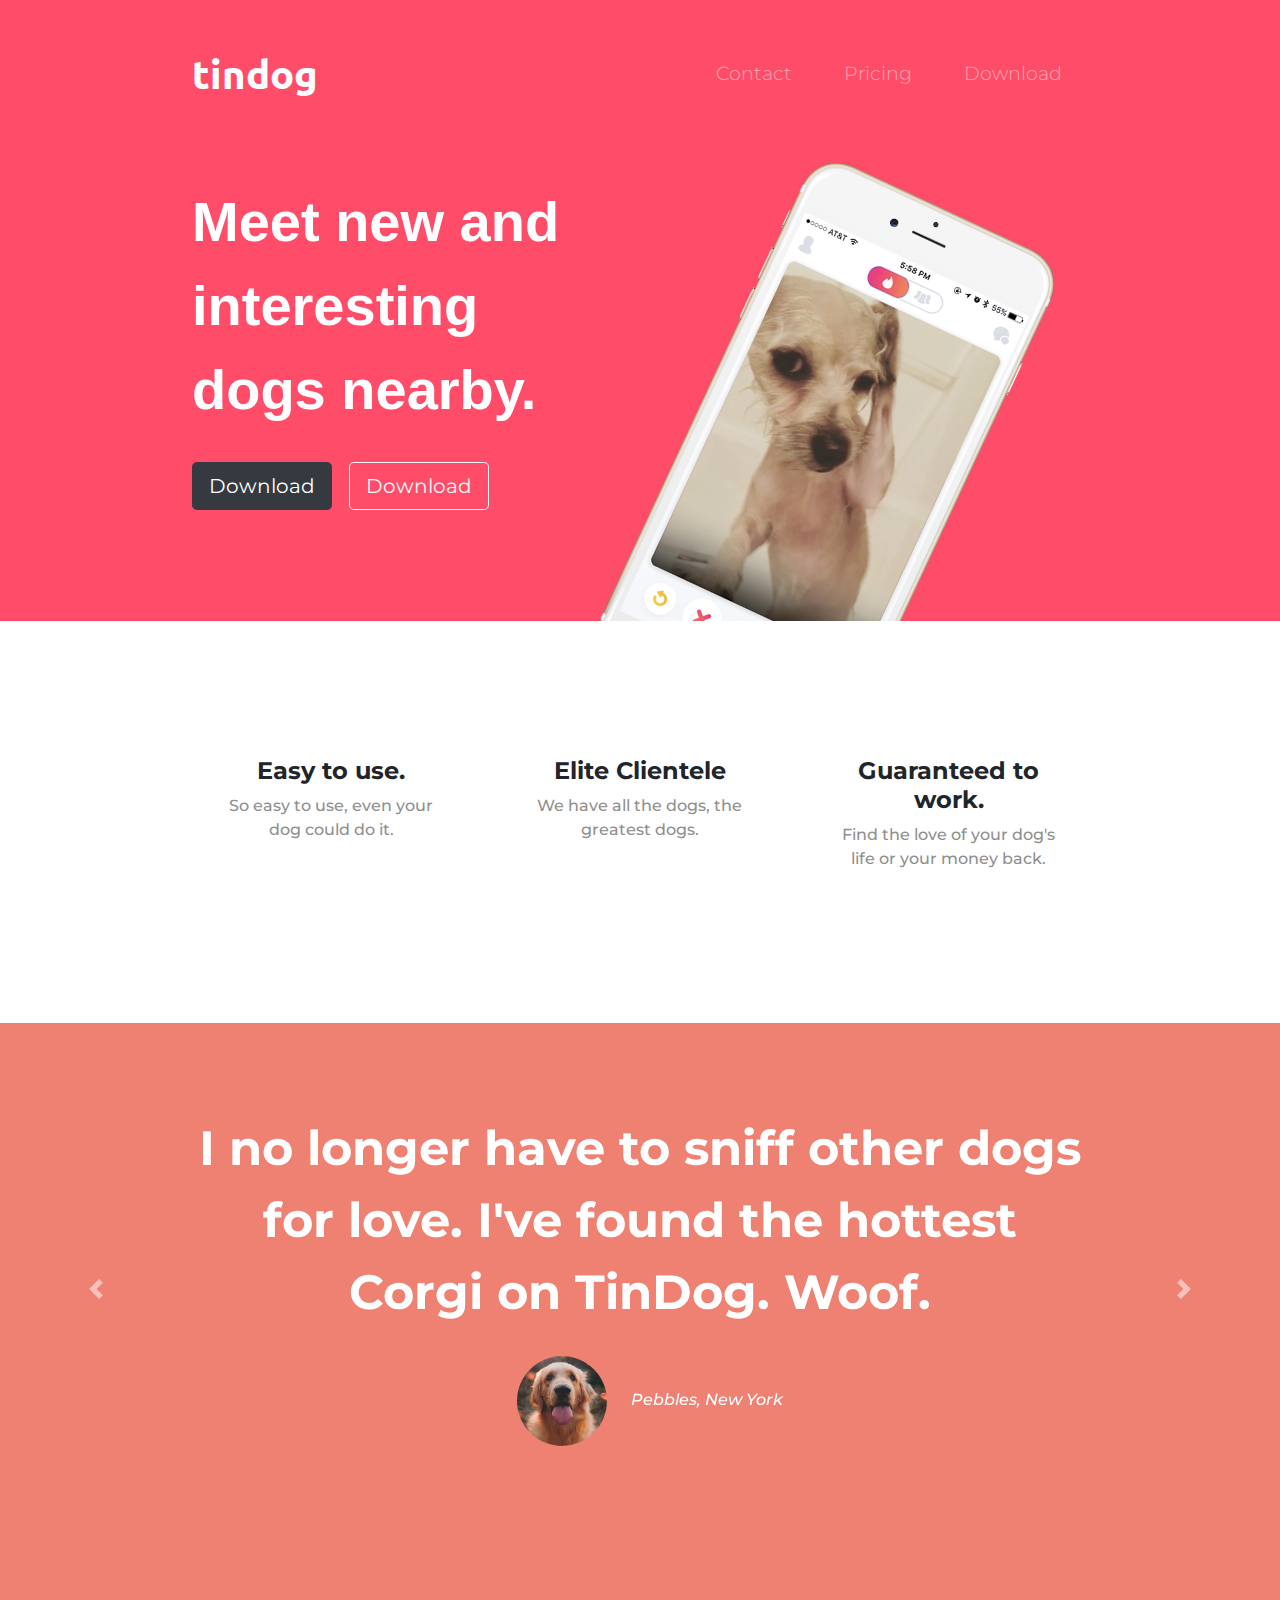
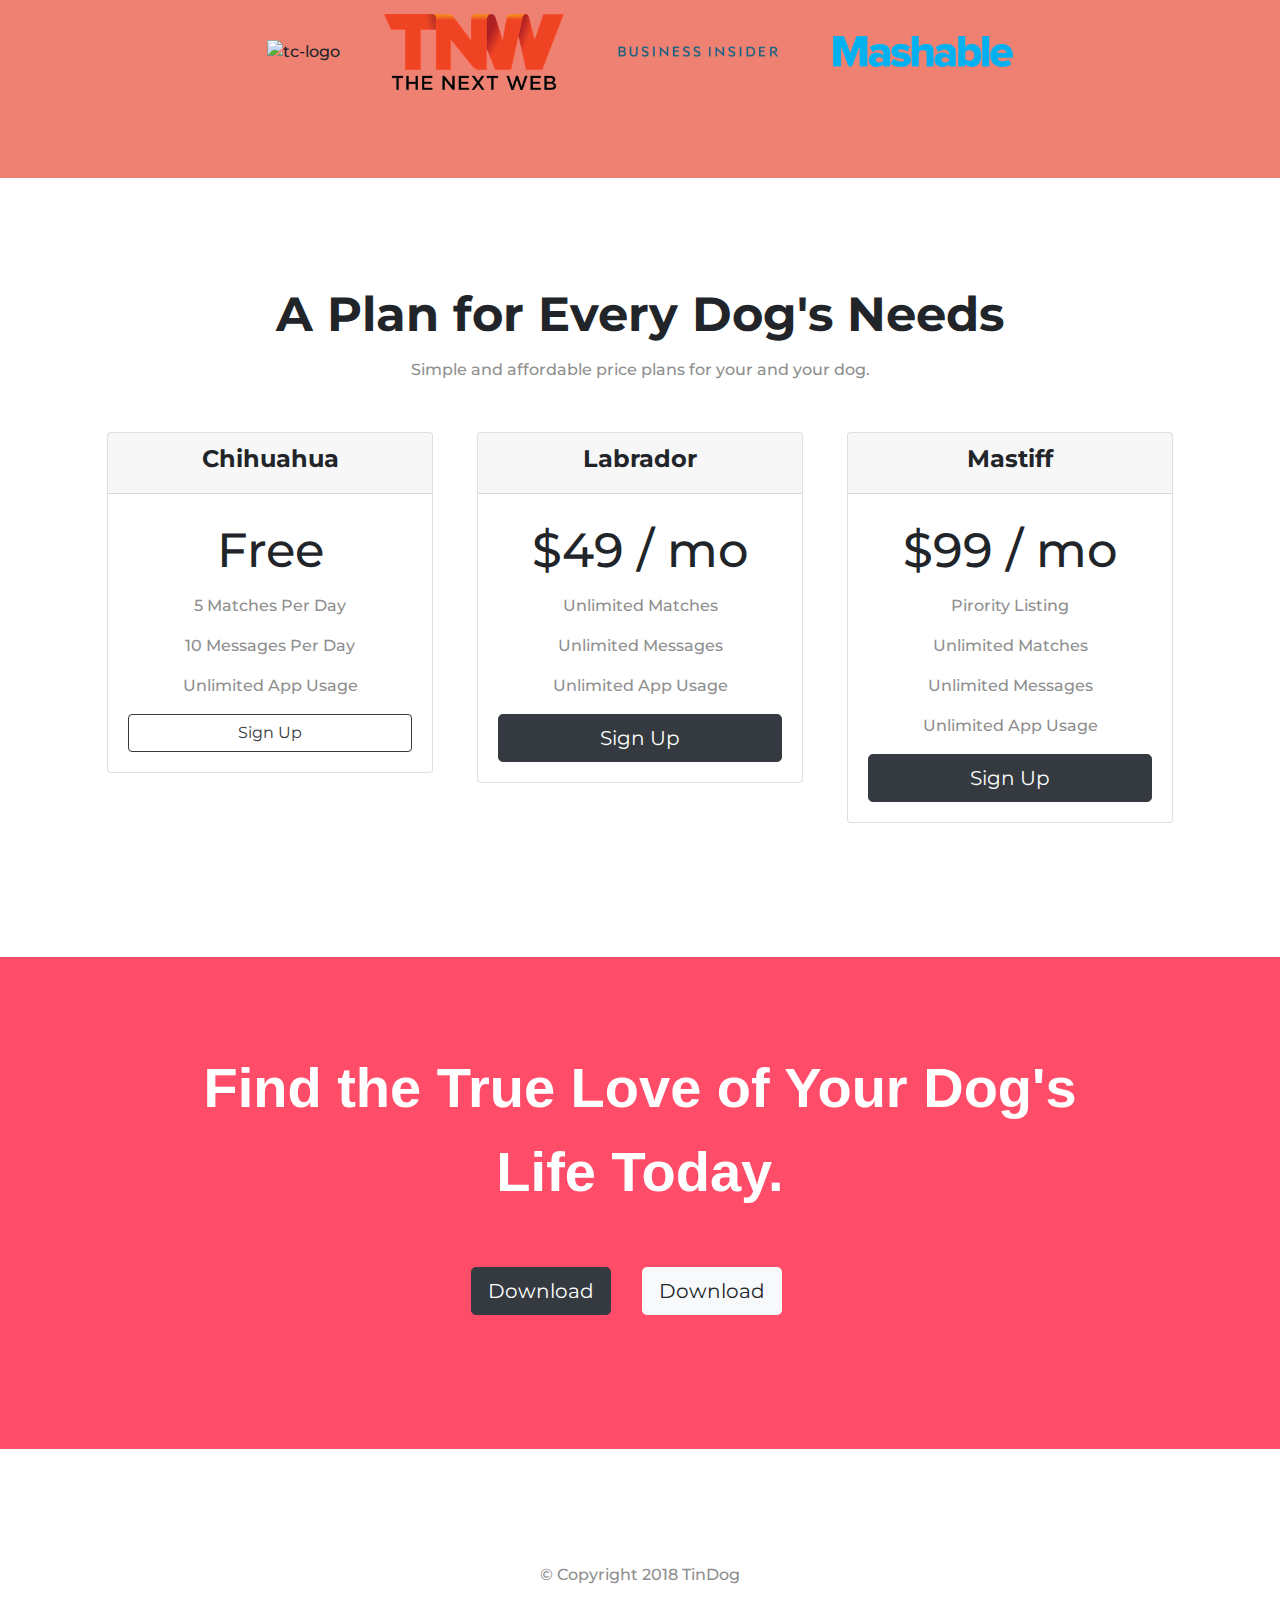
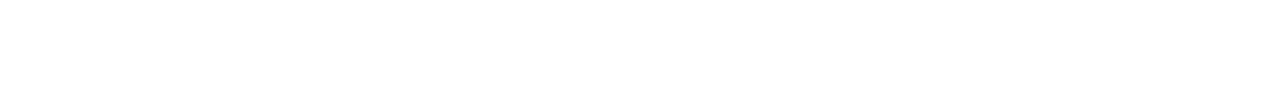
==== commit 085a876e: "Refactoring code - 1" ====
--- a/Bootstrap Demo/TinDog-Start-master/index.html
+++ b/Bootstrap Demo/TinDog-Start-master/index.html
@@ -32,7 +32,6 @@
     <link
       href="https://fonts.googleapis.com/css2?family=Montserrat:ital,wght@0,300;0,400;0,500;0,900;1,700&family=Ubuntu&display=swap"
       rel="stylesheet" />
-    />
   </head>
 
   <body>
@@ -49,13 +48,13 @@
           <div class="collapse navbar-collapse" id="navbarTogglerDemo01">
             <ul class="navbar-nav ml-auto">
               <li class="nav-item">
-                <a class="nav-link" href="">Contact</a>
+                <a class="nav-link" href="#footer">Contact</a>
               </li>
               <li class="nav-item">
-                <a class="nav-link" href="">Pricing</a>
+                <a class="nav-link" href="#pricing">Pricing</a>
               </li>
               <li class="nav-item">
-                <a class="nav-link" href="">Download</a>
+                <a class="nav-link" href="#cta">Download</a>
               </li>
             </ul>
           </div>
@@ -64,7 +63,7 @@
 
         <div class="row">
           <div class="col-lg-6">
-            <h1>Meet new and interesting dogs nearby.</h1>
+            <h1 class="big-heading">Meet new and interesting dogs nearby.</h1>
             <button type="button" class="btn btn-dark btn-lg download-button">
               <i class="fab fa-apple"></i> Download
             </button>
@@ -84,41 +83,45 @@
     <!-- Features -->
 
     <section id="features">
-      <div class="row">
-        <div class="col-lg-4 col-md-12 col-sm-12 feature-box">
-          <i class="fas fa-check-circle fa-4x icon"></i>
-          <h3>Easy to use.</h3>
-          <p>So easy to use, even your dog could do it.</p>
-        </div>
-
-        <div class="col-lg-4 col-md-12 col-sm-12 feature-box">
-          <i class="fas fa-bullseye fa-4x icon"></i>
-          <h3>Elite Clientele</h3>
-          <p>We have all the dogs, the greatest dogs.</p>
-        </div>
-
-        <div class="col-lg-4 col-md-12 col-sm-12 feature-box">
-          <i class="fas fa-heart fa-4x icon"></i>
-          <h3>Guaranteed to work.</h3>
-          <p>Find the love of your dog's life or your money back.</p>
-        </div>
-      </div>
-    </section>
+      <div class="container-fluid">
+
+        <div class="row">
+          <div class="col-lg-4 col-md-12 col-sm-12 feature-box">
+            <i class="fas fa-check-circle fa-4x icon"></i>
+            <h3 class="feature-title">Easy to use.</h3>
+            <p>So easy to use, even your dog could do it.</p>
+          </div>
+
+          <div class="col-lg-4 col-md-12 col-sm-12 feature-box">
+            <i class="fas fa-bullseye fa-4x icon"></i>
+            <h3 class="feature-title">Elite Clientele</h3>
+            <p>We have all the dogs, the greatest dogs.</p>
+          </div>
+
+          <div class="col-lg-4 col-md-12 col-sm-12 feature-box">
+            <i class="fas fa-heart fa-4x icon"></i>
+            <h3 class="feature-title">Guaranteed to work.</h3>
+            <p>Find the love of your dog's life or your money back.</p>
+          </div>
+        </div>
+      </div>
+    </section>
+
 
     <!-- Testimonials -->
 
     <section id="testimonials">
       <div id="testimonial-carousel" class="carousel slide" data-ride="carousel">
         <div class="carousel-inner">
-          <div class="carousel-item active">
-            <h2>
+          <div class="carousel-item active container-fluid">
+            <h2 class="testimonial-text">
               I no longer have to sniff other dogs for love. I've found the
               hottest Corgi on TinDog. Woof.
             </h2>
             <img class="testimonial-image" src="images/dog-img.jpg" alt="dog-profile" />
             <em>Pebbles, New York</em>
           </div>
-          <div class="carousel-item">
+          <div class="carousel-item container-fluid">
             <h2 class="testimonial-text">
               My dog used to be so lonely, but with TinDog's help, they've found
               the love of their life. I think.
@@ -148,17 +151,17 @@
     <!-- Pricing -->
 
     <section id="pricing">
-      <h2>A Plan for Every Dog's Needs</h2>
+      <h2 class="section-heading">A Plan for Every Dog's Needs</h2>
       <p>Simple and affordable price plans for your and your dog.</p>
 
       <div class="row">
         <div class="pricing-column col-lg-4 col-md-6 col-sm-12">
           <div class="card">
             <div class="card-header">
-              <h3>Chihuahua</h3>
+              <h3 class="feature-title">Chihuahua</h3>
             </div>
             <div class="card-body">
-              <h2>Free</h2>
+              <h2 class="price-text">Free</h2>
               <p>5 Matches Per Day</p>
               <p>10 Messages Per Day</p>
               <p>Unlimited App Usage</p>
@@ -170,10 +173,10 @@
         <div class="pricing-column col-lg-4 col-md-6 col-sm-12">
           <div class="card">
             <div class="card-header">
-              <h3>Labrador</h3>
+              <h3 class="feature-title">Labrador</h3>
             </div>
             <div class="card-body">
-              <h2>$49 / mo</h2>
+              <h2 class="price-text">$49 / mo</h2>
               <p>Unlimited Matches</p>
               <p>Unlimited Messages</p>
               <p>Unlimited App Usage</p>
@@ -185,10 +188,10 @@
         <div class="pricing-column col-lg-4 col-md-12 col-sm-12">
           <div class="card">
             <div class="card-header">
-              <h3>Mastiff</h3>
+              <h3 class="feature-title">Mastiff</h3>
             </div>
             <div class="card-body">
-              <h2>$99 / mo</h2>
+              <h2 class="price-text">$99 / mo</h2>
               <p>Pirority Listing</p>
               <p>Unlimited Matches</p>
               <p>Unlimited Messages</p>
@@ -204,20 +207,25 @@
     <!-- Call to Action -->
 
     <section id="cta">
-      <h3 class="cta-heading">Find the True Love of Your Dog's Life Today.</h3>
-      <button class="btn btn-lg btn-dark download-button" type="button"><i class="fab fa-apple"></i> Download</button>
-      <button class="btn btn-lg btn-light download-button" type="button"><i class="fab fa-google-play"></i>
-        Download</button>
+      <div class="container-fluid">
+        <h3 class="big-heading">Find the True Love of Your Dog's Life Today.</h3>
+        <button class="btn btn-lg btn-dark download-button" type="button"><i class="fab fa-apple"></i> Download</button>
+        <button class="btn btn-lg btn-light download-button" type="button"><i class="fab fa-google-play"></i>
+          Download</button>
+      </div>
     </section>
 
     <!-- Footer -->
 
+
     <footer id="footer">
-      <i class="social-icon fab fa-facebook-f"></i>
-      <i class="social-icon fab fa-twitter"></i>
-      <i class="social-icon fas fa-envelope"></i>
-      <i class="social-icon fab fa-instagram"></i>
-      <p>© Copyright 2018 TinDog</p>
+      <div class="container-fluid">
+        <i class="social-icon fab fa-facebook-f"></i>
+        <i class="social-icon fab fa-twitter"></i>
+        <i class="social-icon fas fa-envelope"></i>
+        <i class="social-icon fab fa-instagram"></i>
+        <p>© Copyright 2018 TinDog</p>
+      </div>
     </footer>
   </body>
 
--- a/Bootstrap Demo/TinDog-Start-master/css/styles.css
+++ b/Bootstrap Demo/TinDog-Start-master/css/styles.css
@@ -1,25 +1,16 @@
+/* General CSS */
+
 body {
   font-family: "Montserrat", sans-serif;
   font-weight: 500;
+  text-align: center;
 }
 
-h1 {
-  font-family: "Montserrat-Black", sans-serif;
-  font-weight: 900;
-  font-size: 3.5rem;
-  line-height: 1.5;
-}
-
-h2 {
+h1,
+h2,
+h3,
+h4.h5.h6 {
   font-family: "Montserrat";
-  font-weight: 700;
-  font-size: 3rem;
-  line-height: 1.5;
-}
-
-h3 {
-  font-weight: bold;
-  font-size: 1.5rem;
 }
 
 p {
@@ -27,12 +18,22 @@
 }
 
 .container-fluid {
-  padding: 3% 15% 7%;
+  padding: 7% 15%;
 }
 
-#title {
-  background-color: #ff4c68;
-  color: white;
+/* Headings */
+
+.big-heading {
+  font-family: "Montserrat-Black", sans-serif;
+  font-weight: 900;
+  font-size: 3.5rem;
+  line-height: 1.5;
+}
+
+.section-heading {
+  font-weight: 700;
+  font-size: 3rem;
+  line-height: 1.5;
 }
 
 /* Navigation bar */
@@ -62,6 +63,18 @@
   margin: 5% 3% 5% 0;
 }
 
+/* Title Section */
+
+#title {
+  background-color: #ff4c68;
+  color: white;
+  text-align: left;
+}
+
+#title .container-fluid {
+  padding: 3% 15% 7%;
+}
+
 /* Title Image */
 
 .title-image {
@@ -74,14 +87,17 @@
 /* Features Section*/
 
 #features {
-  padding: 7% 15%;
   background-color: white;
   position: relative;
 }
 
 .feature-box {
-  text-align: center;
   padding: 5%;
+}
+
+.feature-title {
+  font-size: 1.5rem;
+  font-weight: bold;
 }
 
 .icon {
@@ -96,7 +112,6 @@
 /* Testimonial Section */
 
 #testimonials {
-  text-align: center;
   background-color: #ef8172;
   color: white;
 }
@@ -107,9 +122,14 @@
   width: 10%;
 }
 
+.testimonial-text {
+  font-size: 3rem;
+  font-weight: 700;
+  line-height: 1.5;
+}
+
 #press {
   background-color: #ef8172;
-  text-align: center;
   padding: 3%;
 }
 
@@ -118,19 +138,19 @@
   margin: 20px 20px 50px;
 }
 
-.carousel-item {
-  padding: 7% 15%;
-}
-
 /* Pricing Section */
 
 #pricing {
   padding: 100px;
-  text-align: center;
 }
 
 .pricing-column {
   padding: 3% 2%;
+}
+
+.price-text {
+  font-size: 3rem;
+  line-height: 1.5;
 }
 
 /* CTA section */
@@ -138,22 +158,9 @@
 #cta {
   background-color: #ff4c68;
   color: white;
-  text-align: center;
-  padding: 7% 15%;
-}
-
-.cta-heading {
-  font-family: "Montserrat-Black", sans-serif;
-  font-weight: 900;
-  font-size: 3.5rem;
 }
 
 /* Footer */
-
-#footer {
-  padding: 7% 15%;
-  text-align: center;
-}
 
 .social-icon {
   margin: 20px 10px;
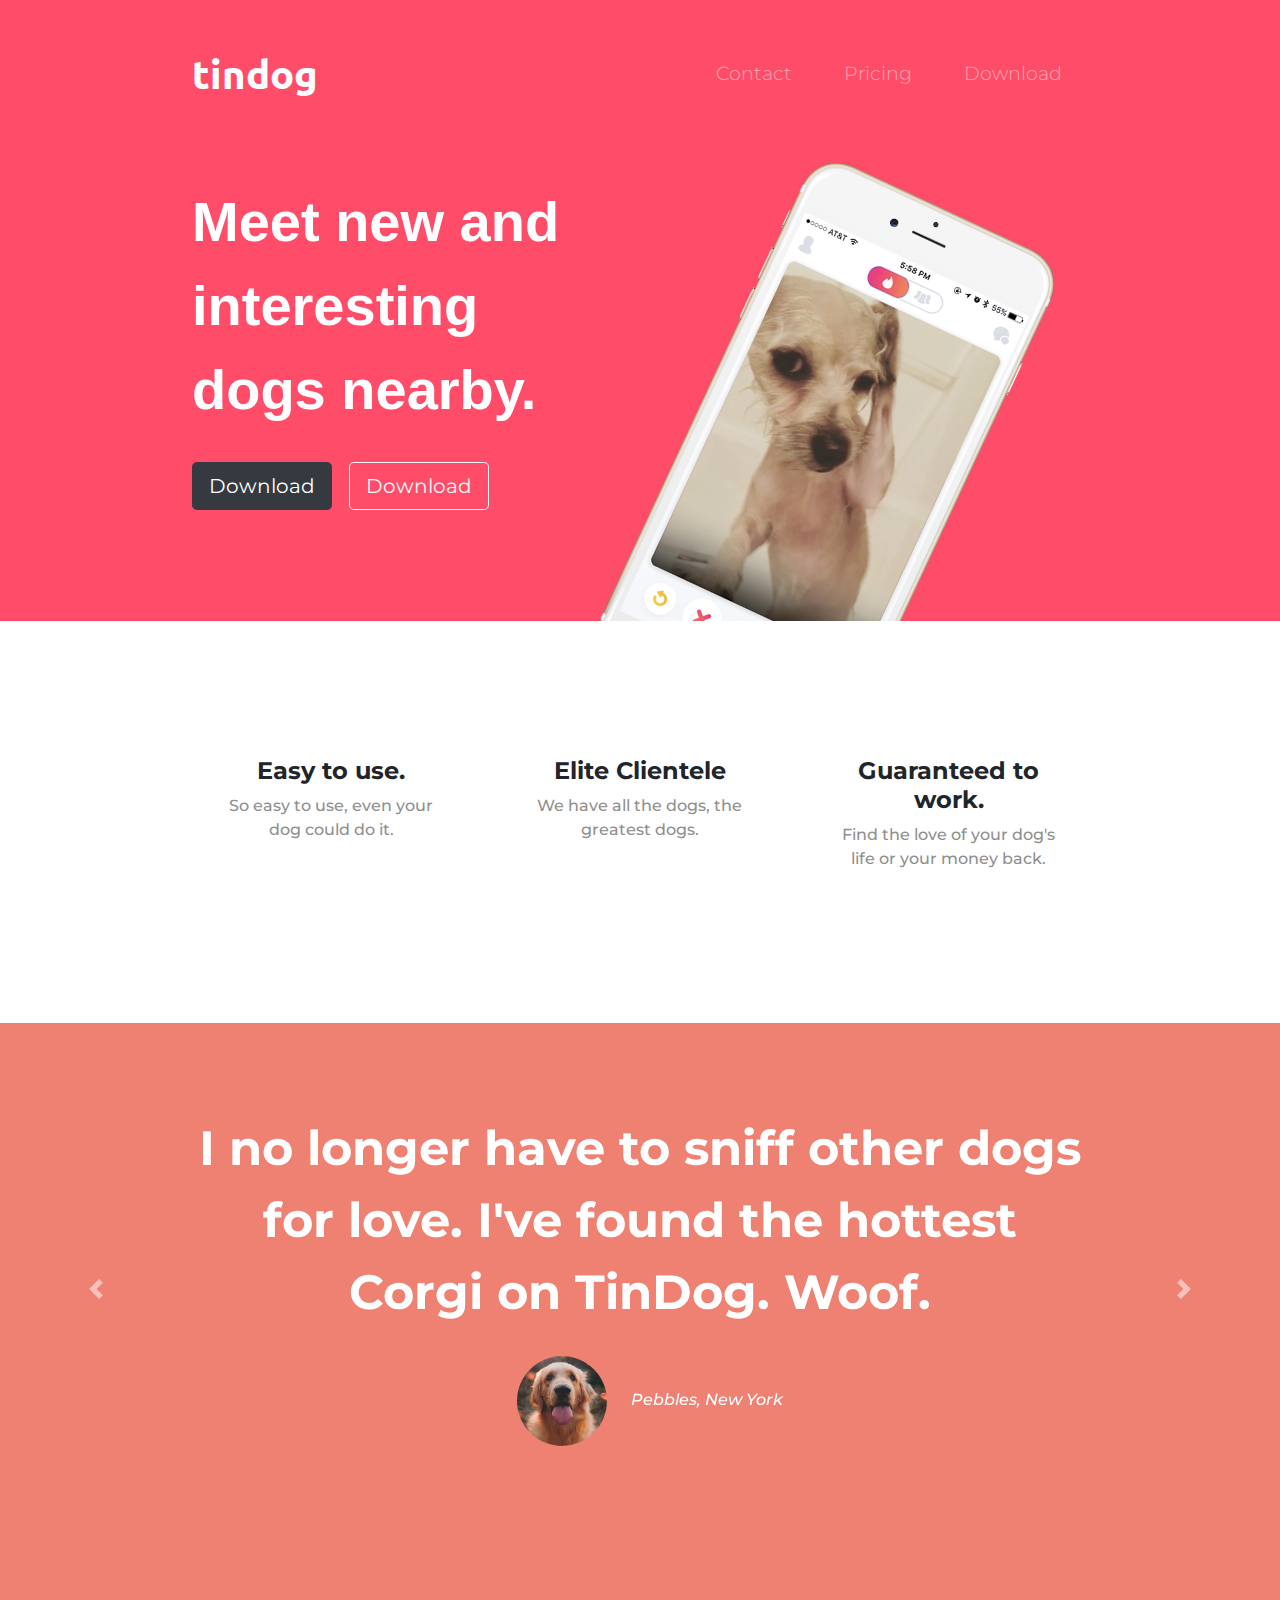
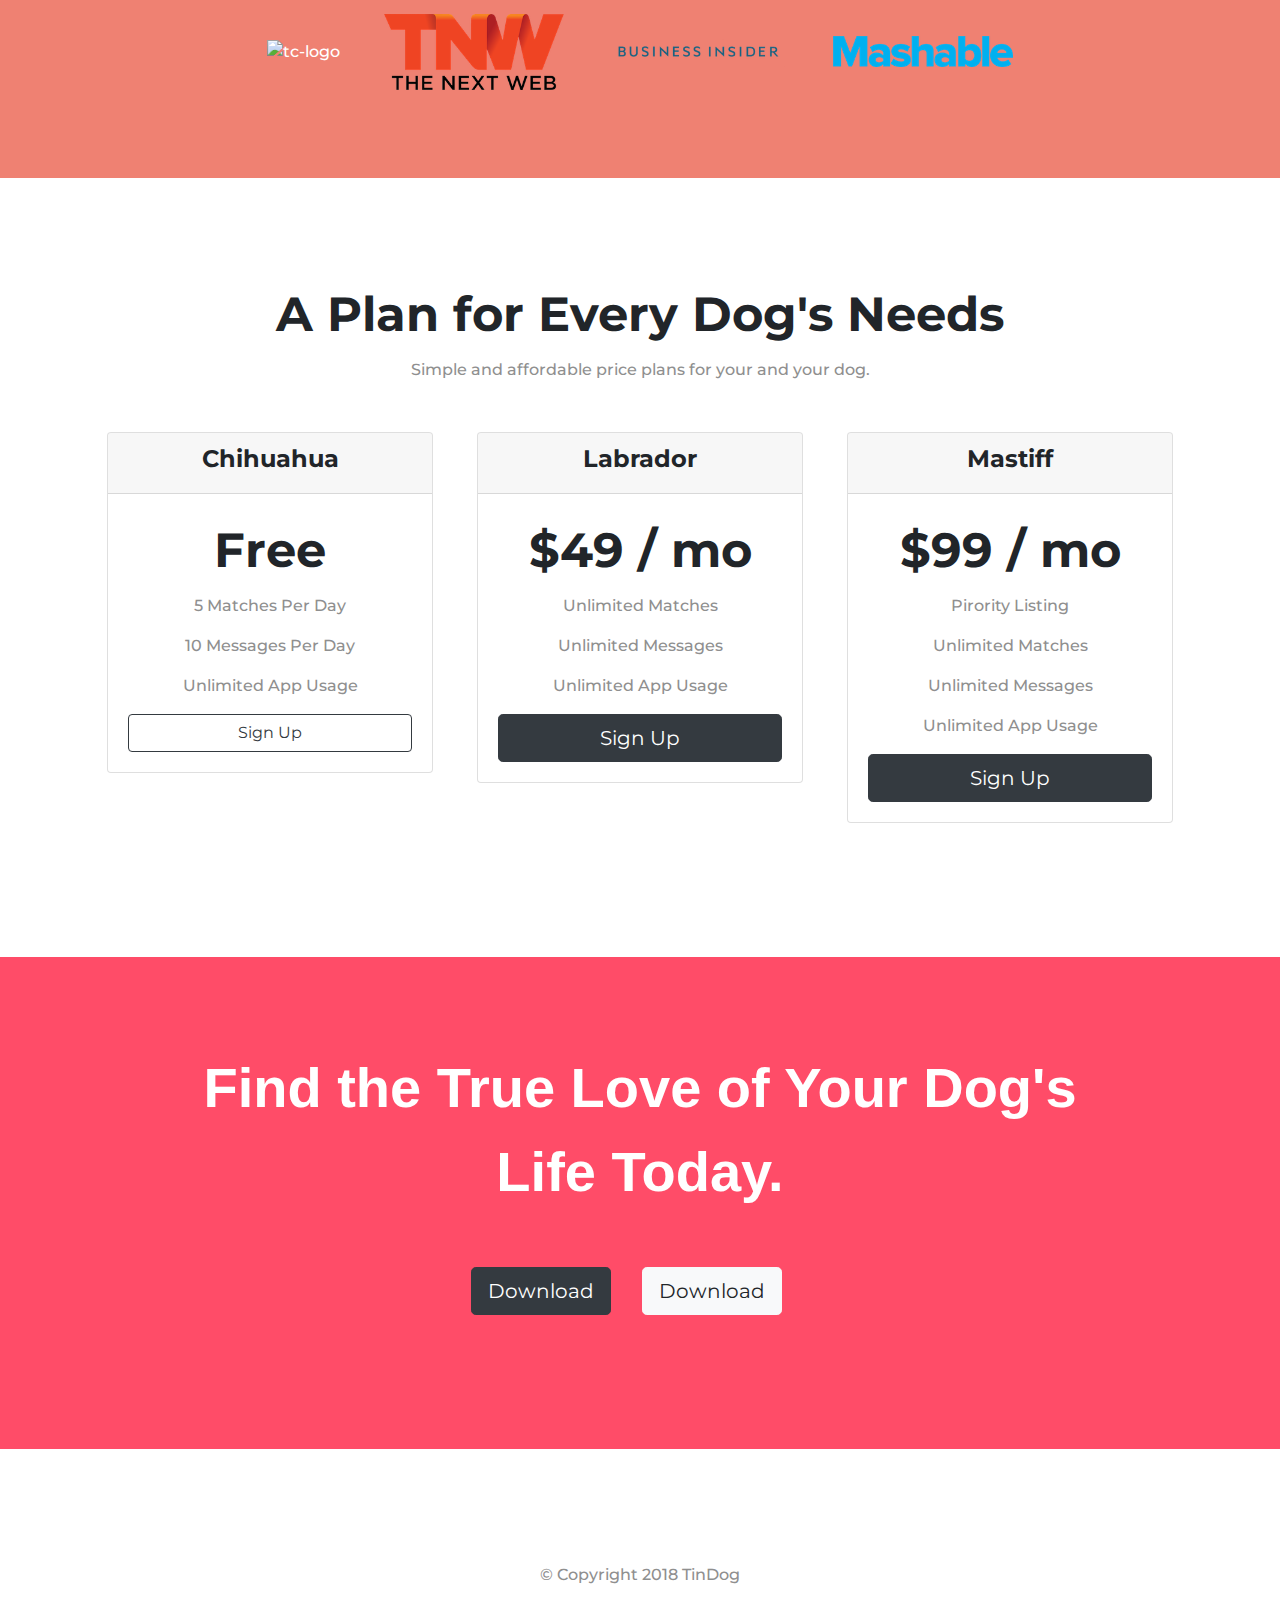
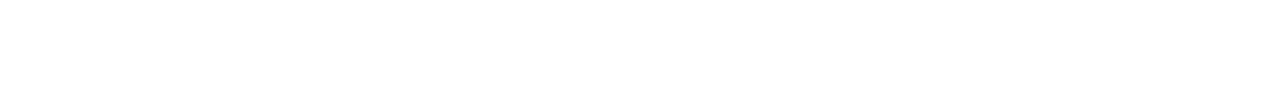
==== commit d7618488: "Tindog - Refactoring 2. Done" ====
--- a/Bootstrap Demo/TinDog-Start-master/index.html
+++ b/Bootstrap Demo/TinDog-Start-master/index.html
@@ -35,7 +35,7 @@
   </head>
 
   <body>
-    <section id="title">
+    <section class="colored-section" id="title">
       <!-- Nav Bar -->
       <div class="container-fluid">
         <nav class="navbar navbar-expand-lg navbar-dark">
@@ -82,7 +82,7 @@
 
     <!-- Features -->
 
-    <section id="features">
+    <section class="white-section" id="features">
       <div class="container-fluid">
 
         <div class="row">
@@ -110,7 +110,7 @@
 
     <!-- Testimonials -->
 
-    <section id="testimonials">
+    <section class="colored-section" id="testimonials">
       <div id="testimonial-carousel" class="carousel slide" data-ride="carousel">
         <div class="carousel-inner">
           <div class="carousel-item active container-fluid">
@@ -141,7 +141,7 @@
 
     <!-- Press -->
 
-    <section id="press">
+    <section class="colored-section" id="press">
       <img class="press-logo" src="images/techcrunch.png" alt="tc-logo" />
       <img class="press-logo" src="images/tnw.png" alt="tnw-logo" />
       <img class="press-logo" src="images/bizinsider.png" alt="biz-insider-logo" />
@@ -150,7 +150,7 @@
 
     <!-- Pricing -->
 
-    <section id="pricing">
+    <section class="white-section" id="pricing">
       <h2 class="section-heading">A Plan for Every Dog's Needs</h2>
       <p>Simple and affordable price plans for your and your dog.</p>
 
@@ -206,7 +206,7 @@
 
     <!-- Call to Action -->
 
-    <section id="cta">
+    <section class="colored-section" id="cta">
       <div class="container-fluid">
         <h3 class="big-heading">Find the True Love of Your Dog's Life Today.</h3>
         <button class="btn btn-lg btn-dark download-button" type="button"><i class="fab fa-apple"></i> Download</button>
@@ -218,7 +218,7 @@
     <!-- Footer -->
 
 
-    <footer id="footer">
+    <footer class="white-section" id="footer">
       <div class="container-fluid">
         <i class="social-icon fab fa-facebook-f"></i>
         <i class="social-icon fab fa-twitter"></i>
--- a/Bootstrap Demo/TinDog-Start-master/css/styles.css
+++ b/Bootstrap Demo/TinDog-Start-master/css/styles.css
@@ -9,7 +9,9 @@
 h1,
 h2,
 h3,
-h4.h5.h6 {
+h4,
+h5,
+h6 {
   font-family: "Montserrat";
 }
 
@@ -17,8 +19,20 @@
   color: #8f8f8f;
 }
 
+/* Containers */
+
 .container-fluid {
   padding: 7% 15%;
+}
+
+/* Sections */
+.colored-section {
+  background-color: #ff4c68;
+  color: white;
+}
+
+.white-section {
+  background-color: white;
 }
 
 /* Headings */
@@ -65,14 +79,9 @@
 
 /* Title Section */
 
-#title {
-  background-color: #ff4c68;
-  color: white;
-  text-align: left;
-}
-
 #title .container-fluid {
   padding: 3% 15% 7%;
+  text-align: left;
 }
 
 /* Title Image */
@@ -87,7 +96,6 @@
 /* Features Section*/
 
 #features {
-  background-color: white;
   position: relative;
 }
 
@@ -113,7 +121,6 @@
 
 #testimonials {
   background-color: #ef8172;
-  color: white;
 }
 
 .testimonial-image {
@@ -149,15 +156,9 @@
 }
 
 .price-text {
+  font-weight: 700;
   font-size: 3rem;
   line-height: 1.5;
-}
-
-/* CTA section */
-
-#cta {
-  background-color: #ff4c68;
-  color: white;
 }
 
 /* Footer */
